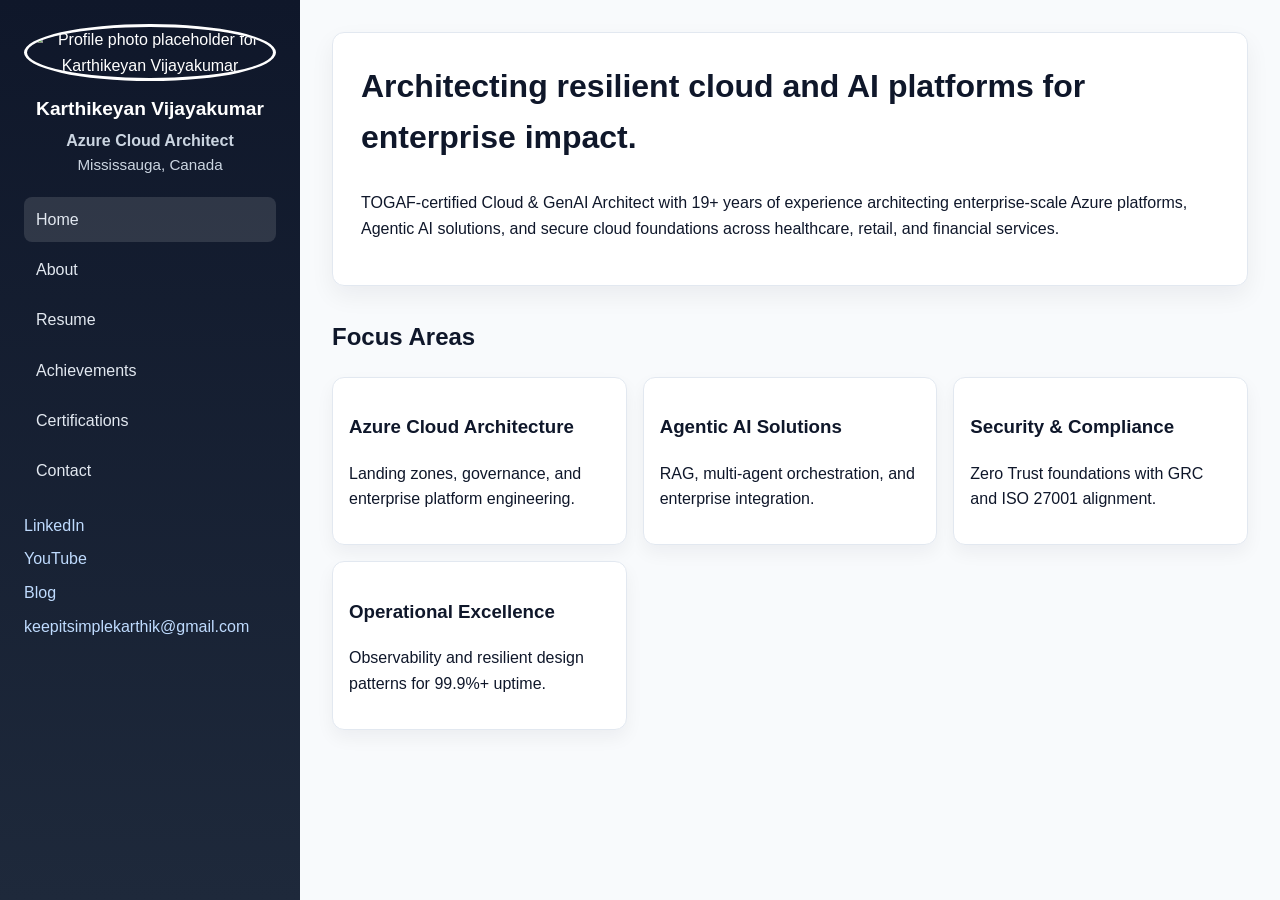
==== index.html @ 1fd53f00 "Build multi-page static portfolio site Co-authored-by: azureaifoundry <219227769+azureaifoundry@user" ====
<!doctype html>
<html lang="en">
<head>
  <meta charset="UTF-8">
  <meta name="viewport" content="width=device-width, initial-scale=1.0">
  <title>Karthikeyan Vijayakumar | Home</title>
  <meta name="description" content="TOGAF-certified Cloud & GenAI Architect portfolio.">
  <meta property="og:title" content="Karthikeyan Vijayakumar Portfolio">
  <meta property="og:description" content="Azure Cloud Architect, GenAI & Agentic AI Architect, Enterprise Platform Lead.">
  <meta property="og:type" content="website">
  <meta property="og:url" content="https://karthikeyan-vijayakumar.github.io/">
  <meta property="og:image" content="assets/img/profile.jpg">
  <link rel="icon" type="image/svg+xml" href="assets/img/favicon.svg">
  <link rel="stylesheet" href="assets/css/styles.css">
</head>
<body>
  <div class="layout">
    <aside class="sidebar" aria-label="Main sidebar">
      <div class="brand">
        <img src="assets/img/profile.jpg" alt="Profile photo placeholder for Karthikeyan Vijayakumar">
        <h1>Karthikeyan Vijayakumar</h1>
        <p class="rotating-title" data-rotating>Azure Cloud Architect</p>
        <p class="location">Mississauga, Canada</p>
      </div>
      <button class="nav-toggle" aria-label="Toggle navigation" aria-expanded="false">☰ Menu</button>
      <nav aria-label="Primary navigation">
        <ul class="nav-links">
          <li><a class="active" href="index.html">Home</a></li>
          <li><a href="about.html">About</a></li>
          <li><a href="resume.html">Resume</a></li>
          <li><a href="achievements.html">Achievements</a></li>
          <li><a href="certifications.html">Certifications</a></li>
          <li><a href="contact.html">Contact</a></li>
        </ul>
      </nav>
      <div class="social" aria-label="Social links">
        <a href="https://www.linkedin.com/in/kavija" target="_blank" rel="noopener noreferrer">LinkedIn</a>
        <a href="https://www.youtube.com/@karthikeyan_vijayakumar" target="_blank" rel="noopener noreferrer">YouTube</a>
        <a href="https://azurearchitectkarthik.wordpress.com/" target="_blank" rel="noopener noreferrer">Blog</a>
        <a href="mailto:keepitsimplekarthik@gmail.com">keepitsimplekarthik@gmail.com</a>
      </div>
    </aside>

    <main class="content">
      <section class="hero reveal">
        <h2>Architecting resilient cloud and AI platforms for enterprise impact.</h2>
        <p>TOGAF-certified Cloud &amp; GenAI Architect with 19+ years of experience architecting enterprise-scale Azure platforms, Agentic AI solutions, and secure cloud foundations across healthcare, retail, and financial services.</p>
      </section>

      <section class="section-title reveal">
        <h2>Focus Areas</h2>
        <div class="grid">
          <article class="card"><h3>Azure Cloud Architecture</h3><p>Landing zones, governance, and enterprise platform engineering.</p></article>
          <article class="card"><h3>Agentic AI Solutions</h3><p>RAG, multi-agent orchestration, and enterprise integration.</p></article>
          <article class="card"><h3>Security &amp; Compliance</h3><p>Zero Trust foundations with GRC and ISO 27001 alignment.</p></article>
          <article class="card"><h3>Operational Excellence</h3><p>Observability and resilient design patterns for 99.9%+ uptime.</p></article>
        </div>
      </section>
    </main>
  </div>
  <script src="assets/js/main.js"></script>
</body>
</html>
---- assets/css/styles.css ----
:root {
  --navy: #0f172a;
  --navy-2: #1e293b;
  --accent: #2563eb;
  --bg: #f8fafc;
  --text: #0f172a;
  --muted: #475569;
  --card: #ffffff;
  --border: #e2e8f0;
}

* { box-sizing: border-box; }
body {
  margin: 0;
  font-family: "Segoe UI", Roboto, Arial, sans-serif;
  background: var(--bg);
  color: var(--text);
  line-height: 1.6;
}

a { color: inherit; }

.layout {
  display: flex;
  min-height: 100vh;
}

.sidebar {
  background: linear-gradient(180deg, var(--navy), var(--navy-2));
  color: #fff;
  width: 300px;
  padding: 1.5rem;
  position: fixed;
  top: 0;
  bottom: 0;
  left: 0;
  overflow-y: auto;
}

.brand {
  text-align: center;
}

.brand img {
  width: 110px;
  height: 110px;
  border-radius: 50%;
  border: 3px solid #fff;
  object-fit: cover;
}

.brand h1 {
  margin: 0.8rem 0 0.2rem;
  font-size: 1.2rem;
}

.brand p {
  margin: 0;
  color: #cbd5e1;
}

.location {
  margin-top: 0.8rem;
  color: #cbd5e1;
  font-size: 0.95rem;
}

.nav-toggle {
  display: none;
  width: 100%;
  margin: 1rem 0;
  background: transparent;
  color: #fff;
  border: 1px solid #64748b;
  border-radius: 8px;
  padding: 0.5rem;
  cursor: pointer;
}

.nav-links {
  list-style: none;
  padding: 0;
  margin: 1.2rem 0;
}

.nav-links a {
  display: block;
  text-decoration: none;
  padding: 0.6rem 0.75rem;
  margin-bottom: 0.35rem;
  border-radius: 8px;
  color: #e2e8f0;
}

.nav-links a.active,
.nav-links a:hover,
.nav-links a:focus-visible {
  background: rgba(255, 255, 255, 0.12);
}

.social {
  display: grid;
  gap: 0.5rem;
}

.social a {
  color: #bfdbfe;
  text-decoration: none;
}

.content {
  flex: 1;
  margin-left: 300px;
  padding: 2rem;
}

.hero {
  background: var(--card);
  border: 1px solid var(--border);
  border-radius: 12px;
  padding: 1.75rem;
  box-shadow: 0 10px 25px rgba(15, 23, 42, 0.06);
}

.hero h2 {
  margin-top: 0;
  font-size: 2rem;
}

.rotating-title {
  color: var(--accent);
  font-weight: 700;
}

.grid {
  display: grid;
  grid-template-columns: repeat(auto-fit, minmax(220px, 1fr));
  gap: 1rem;
  margin-top: 1.25rem;
}

.card {
  background: var(--card);
  border: 1px solid var(--border);
  border-radius: 12px;
  padding: 1rem;
  box-shadow: 0 8px 18px rgba(15, 23, 42, 0.05);
}

h2, h3 { color: var(--navy); }
.section-title { margin-top: 2rem; }

.facts li,
.clean-list li {
  margin-bottom: 0.5rem;
}

.skill-group {
  margin-bottom: 0.9rem;
}

.skill-label {
  font-weight: 600;
}

.skill-track {
  margin-top: 0.35rem;
  height: 10px;
  border-radius: 999px;
  background: #e2e8f0;
  overflow: hidden;
}

.skill-fill {
  height: 100%;
  background: linear-gradient(90deg, #2563eb, #60a5fa);
}

.skill-level {
  display: inline-block;
  margin-top: 0.35rem;
  background: #dbeafe;
  color: #1e3a8a;
  border-radius: 999px;
  font-size: 0.8rem;
  padding: 0.15rem 0.6rem;
}

.chips {
  display: flex;
  flex-wrap: wrap;
  gap: 0.45rem;
}

.chips span {
  background: #e2e8f0;
  color: #1e293b;
  padding: 0.35rem 0.7rem;
  border-radius: 999px;
  font-size: 0.85rem;
}

.timeline details {
  background: var(--card);
  border: 1px solid var(--border);
  border-radius: 12px;
  padding: 1rem;
  margin-bottom: 0.9rem;
}

.timeline summary {
  cursor: pointer;
  font-weight: 700;
  color: var(--navy);
}

.contact-form {
  display: grid;
  gap: 0.75rem;
  max-width: 620px;
}

input, textarea {
  width: 100%;
  border: 1px solid #cbd5e1;
  border-radius: 8px;
  padding: 0.65rem;
  font: inherit;
}

button[type="submit"] {
  width: fit-content;
  border: 0;
  background: var(--accent);
  color: #fff;
  border-radius: 8px;
  padding: 0.65rem 1rem;
  cursor: pointer;
}

.reveal {
  opacity: 0;
  transform: translateY(14px);
  transition: opacity 0.45s ease, transform 0.45s ease;
}

.reveal.visible {
  opacity: 1;
  transform: translateY(0);
}

@media (max-width: 900px) {
  .sidebar {
    width: 100%;
    position: sticky;
    height: auto;
    max-height: unset;
    z-index: 10;
  }

  .content {
    margin-left: 0;
    padding: 1rem;
  }

  .layout {
    flex-direction: column;
  }

  .nav-toggle {
    display: block;
  }

  .nav-links {
    display: none;
  }

  .nav-links.open {
    display: block;
  }

  .hero h2 {
    font-size: 1.5rem;
  }
}
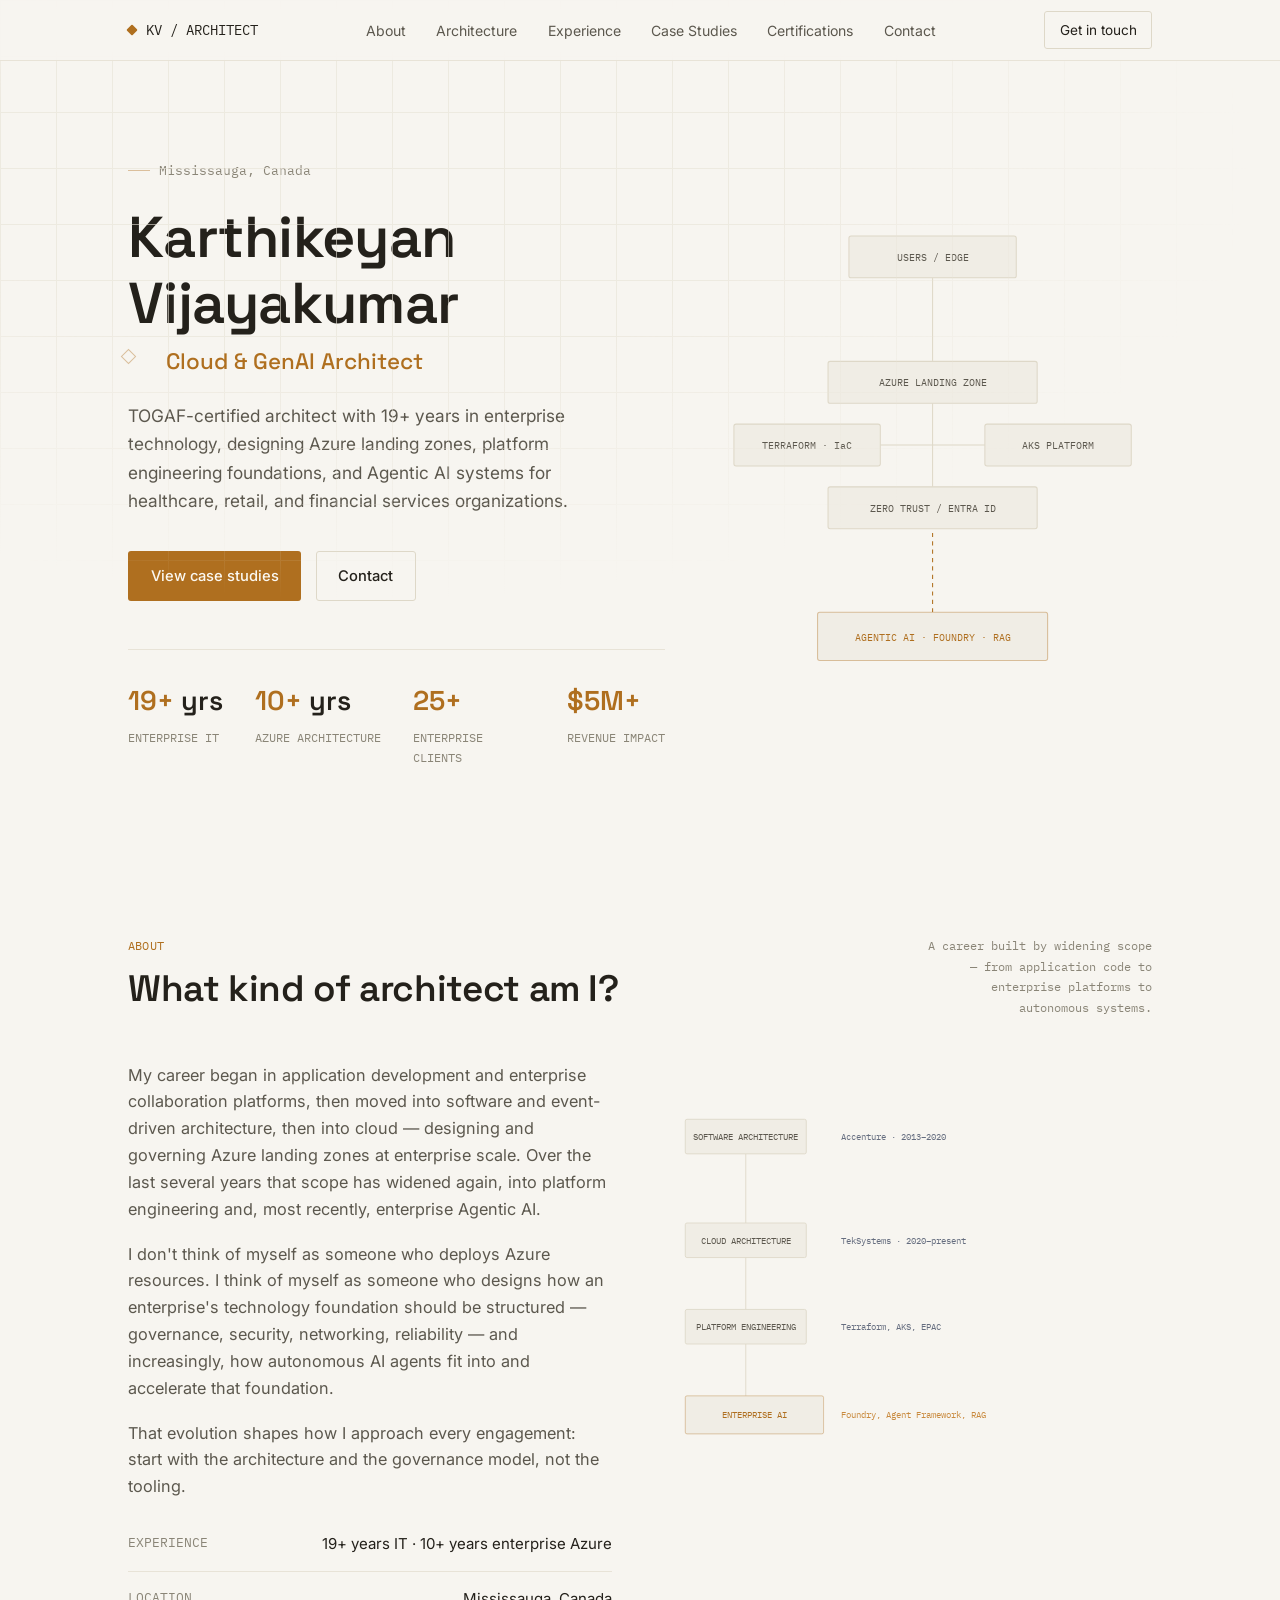
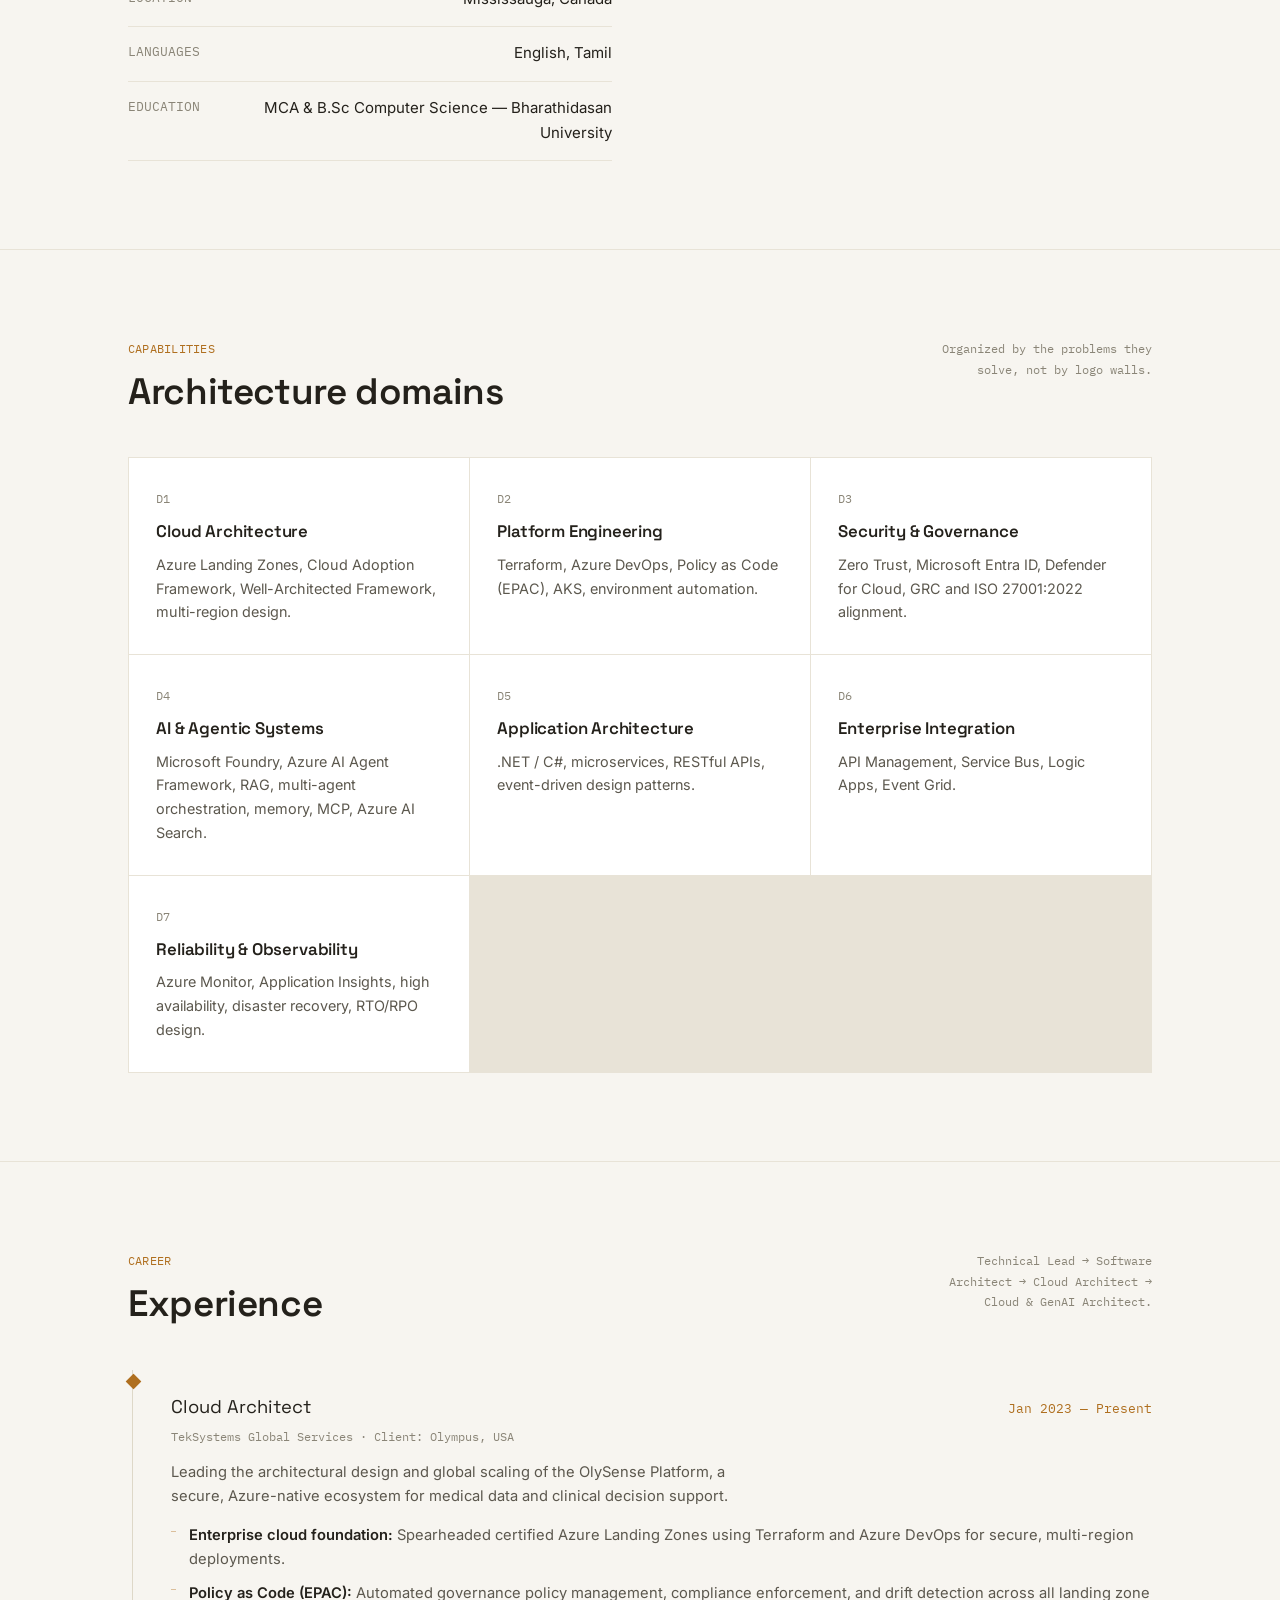
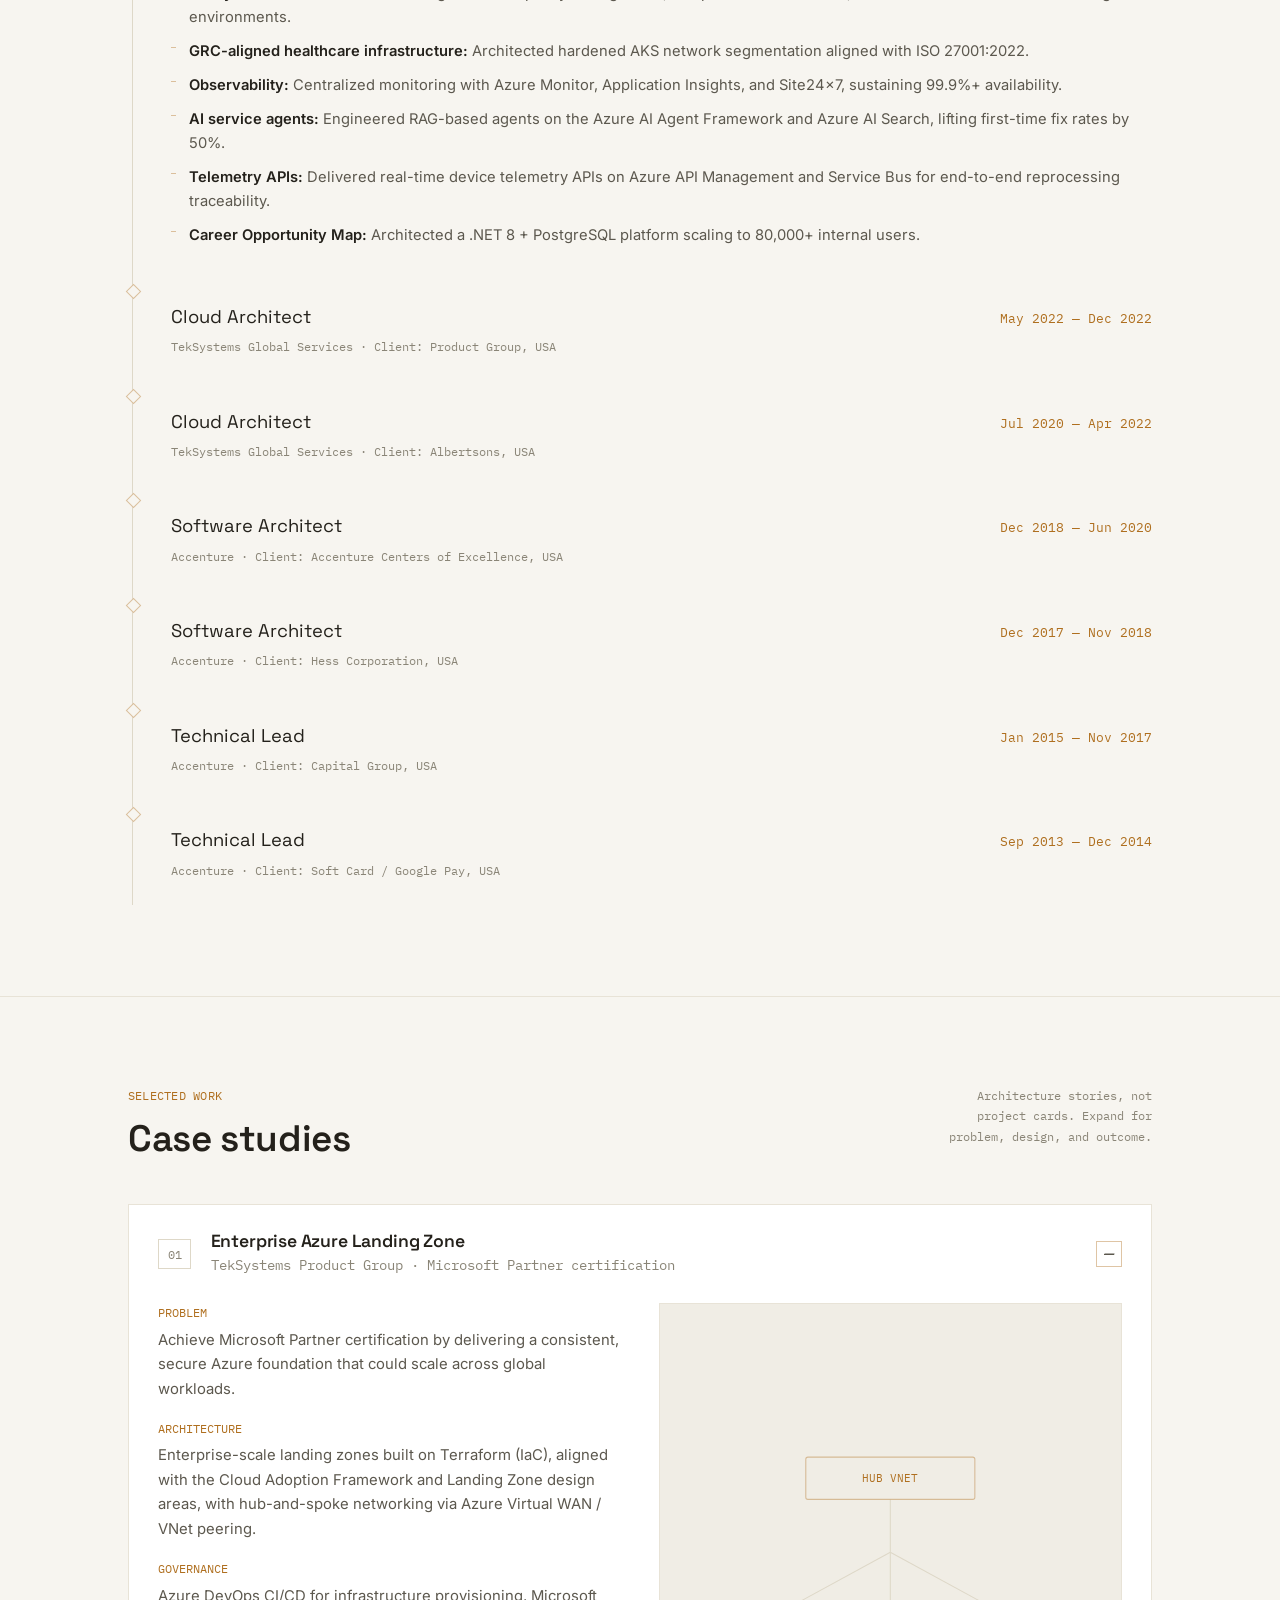
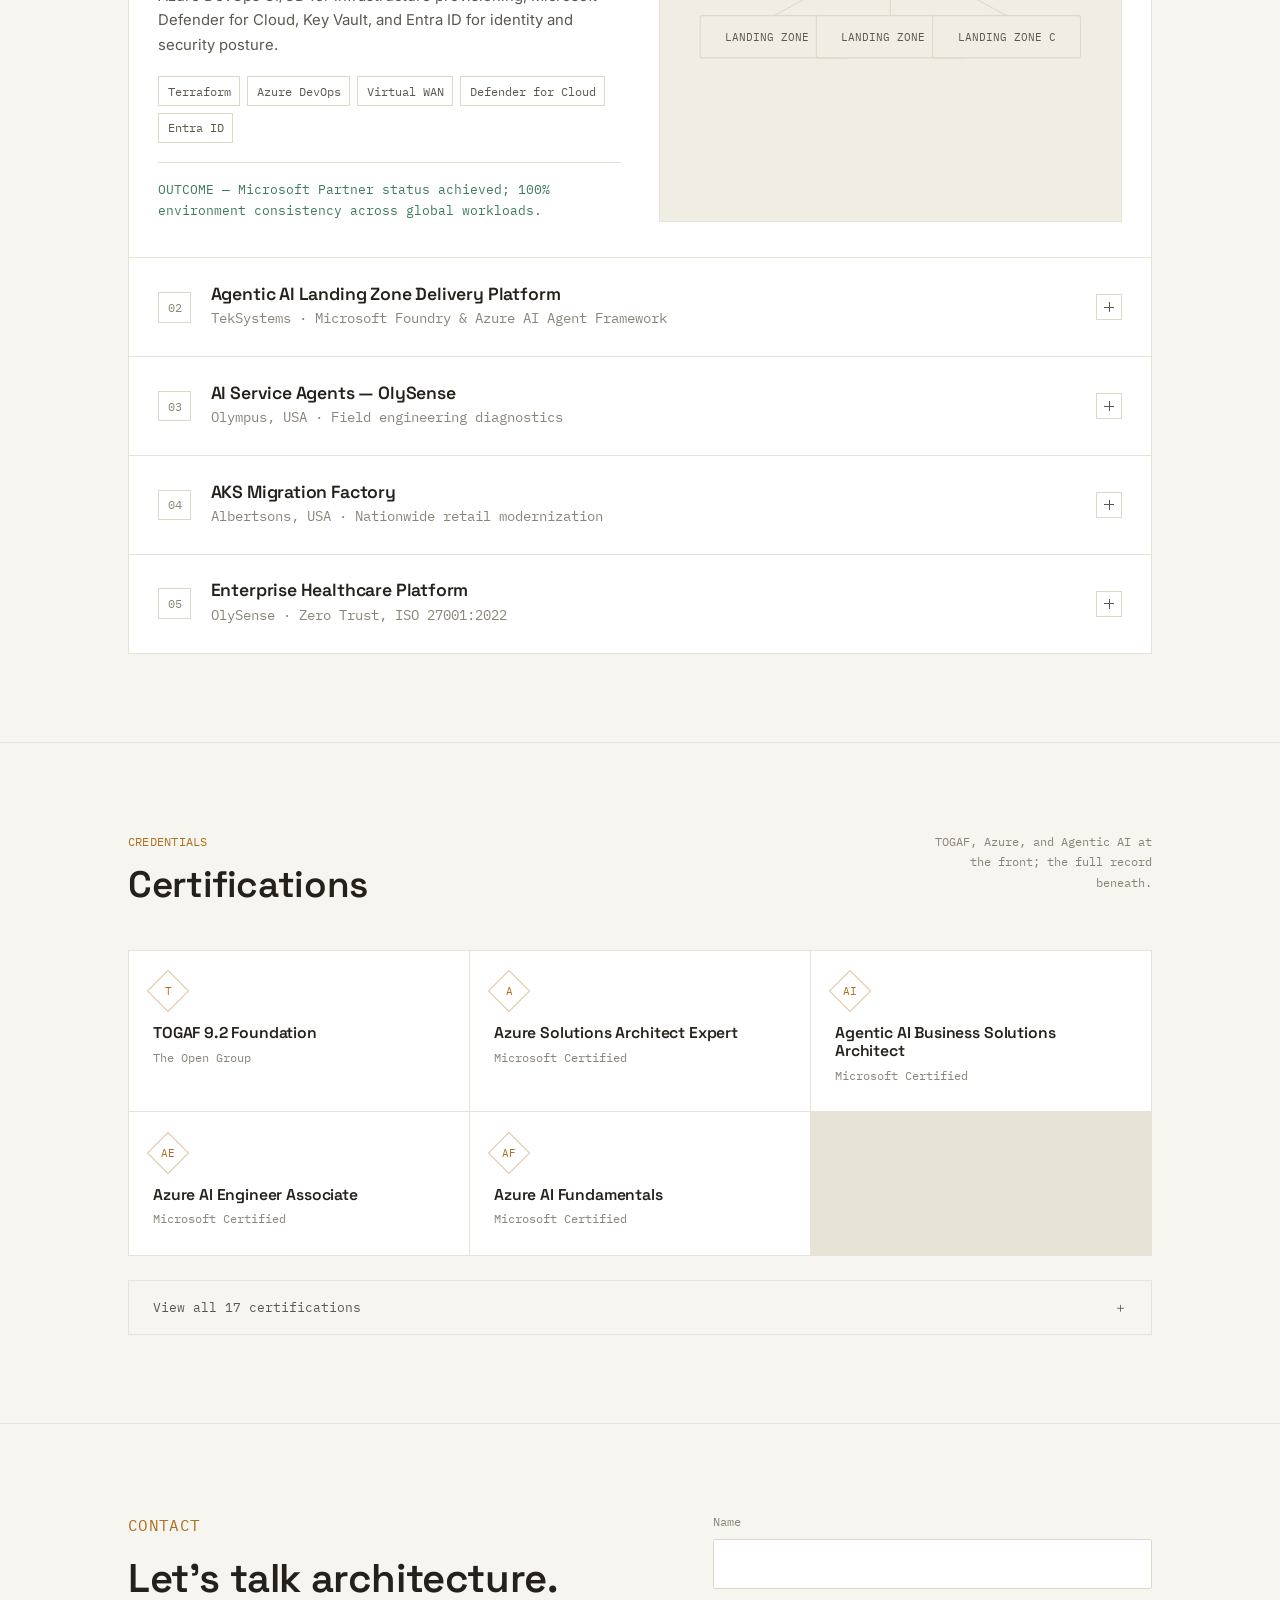
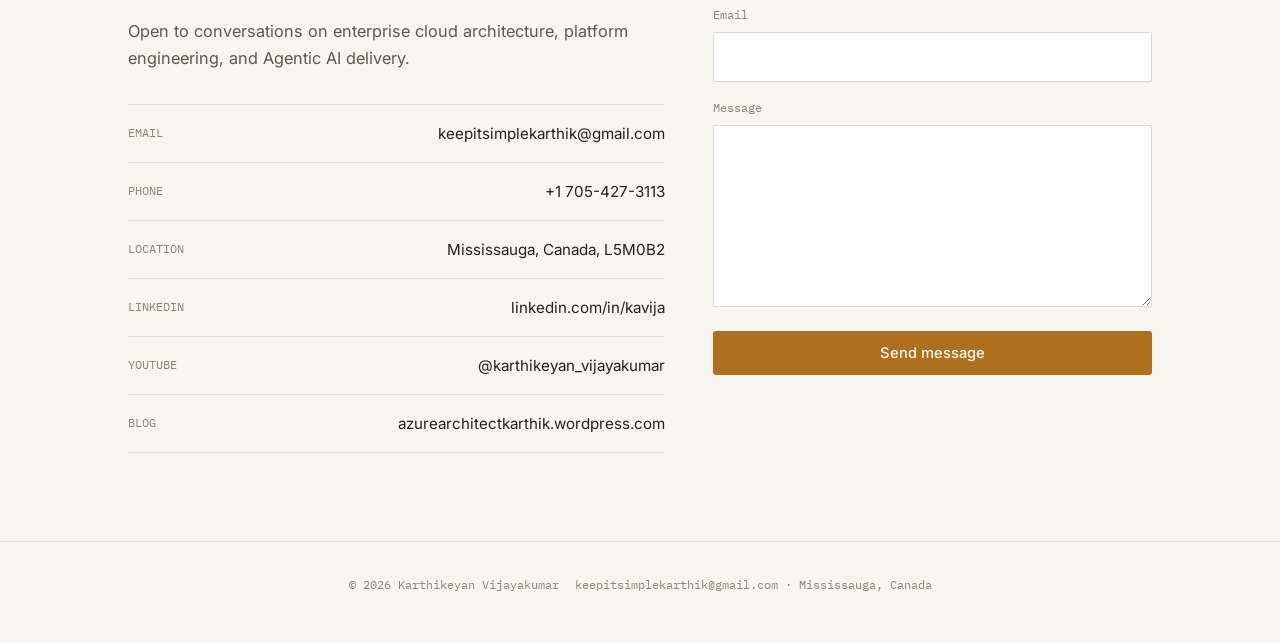
==== commit d7d105ca: "Redirect resume.html to index.html#experience for improved navigation and user experience." ====
--- a/index.html
+++ b/index.html
@@ -1,63 +1,643 @@
 <!doctype html>
 <html lang="en">
 <head>
-  <meta charset="UTF-8">
-  <meta name="viewport" content="width=device-width, initial-scale=1.0">
-  <title>Karthikeyan Vijayakumar | Home</title>
-  <meta name="description" content="TOGAF-certified Cloud & GenAI Architect portfolio.">
-  <meta property="og:title" content="Karthikeyan Vijayakumar Portfolio">
-  <meta property="og:description" content="Azure Cloud Architect, GenAI & Agentic AI Architect, Enterprise Platform Lead.">
-  <meta property="og:type" content="website">
-  <meta property="og:url" content="https://karthikeyan-vijayakumar.github.io/">
-  <meta property="og:image" content="assets/img/profile.jpg">
-  <link rel="icon" type="image/svg+xml" href="assets/img/favicon.svg">
-  <link rel="stylesheet" href="assets/css/styles.css">
+<meta charset="UTF-8">
+<meta name="viewport" content="width=device-width, initial-scale=1.0">
+<title>Karthikeyan Vijayakumar — Cloud &amp; GenAI Architect</title>
+<meta name="description" content="TOGAF-certified Cloud & GenAI Architect with 19+ years of experience architecting enterprise Azure platforms, Landing Zones, and Agentic AI systems.">
+<meta property="og:title" content="Karthikeyan Vijayakumar — Cloud & GenAI Architect">
+<meta property="og:description" content="Enterprise Cloud Architecture, Azure Landing Zones, Platform Engineering & Agentic AI.">
+<meta property="og:type" content="website">
+<meta property="og:url" content="https://karthikeyan-vijayakumar.github.io/">
+<meta property="og:image" content="assets/img/profile.jpg">
+<link rel="icon" type="image/svg+xml" href="assets/img/favicon.svg">
+<link rel="preconnect" href="https://fonts.googleapis.com">
+<link rel="preconnect" href="https://fonts.gstatic.com" crossorigin>
+<link href="https://fonts.googleapis.com/css2?family=Space+Grotesk:wght@500;600;700&family=Inter:wght@400;500;600&family=IBM+Plex+Mono:wght@400;500&display=swap" rel="stylesheet">
+<link rel="stylesheet" href="assets/css/styles.css">
 </head>
 <body>
-  <div class="layout">
-    <aside class="sidebar" aria-label="Main sidebar">
-      <div class="brand">
-        <img src="assets/img/profile.jpg" alt="Profile photo placeholder for Karthikeyan Vijayakumar">
+<a class="skip-link" href="#main">Skip to content</a>
+
+<nav class="site-nav" id="siteNav" aria-label="Primary">
+  <div class="container">
+    <a class="nav-mark" href="#top"><span class="dot" aria-hidden="true"></span>KV / ARCHITECT</a>
+    <ul class="nav-links">
+      <li><a href="#about">About</a></li>
+      <li><a href="#architecture">Architecture</a></li>
+      <li><a href="#experience">Experience</a></li>
+      <li><a href="#case-studies">Case Studies</a></li>
+      <li><a href="#certifications">Certifications</a></li>
+      <li><a href="#contact">Contact</a></li>
+    </ul>
+    <a class="nav-cta" href="#contact">Get in touch</a>
+    <button class="nav-toggle" id="navToggle" aria-label="Toggle navigation" aria-expanded="false">☰</button>
+  </div>
+</nav>
+
+<main id="main">
+
+  <!-- ============ HERO ============ -->
+  <header class="hero" id="top">
+    <div class="blueprint-bg" aria-hidden="true"></div>
+    <div class="container hero-grid">
+      <div>
+        <p class="hero-eyebrow"><span class="bar" aria-hidden="true"></span>Mississauga, Canada</p>
         <h1>Karthikeyan Vijayakumar</h1>
-        <p class="rotating-title" data-rotating>Azure Cloud Architect</p>
-        <p class="location">Mississauga, Canada</p>
-      </div>
-      <button class="nav-toggle" aria-label="Toggle navigation" aria-expanded="false">☰ Menu</button>
-      <nav aria-label="Primary navigation">
-        <ul class="nav-links">
-          <li><a class="active" href="index.html">Home</a></li>
-          <li><a href="about.html">About</a></li>
-          <li><a href="resume.html">Resume</a></li>
-          <li><a href="achievements.html">Achievements</a></li>
-          <li><a href="certifications.html">Certifications</a></li>
-          <li><a href="contact.html">Contact</a></li>
+        <p class="role">Cloud &amp; GenAI Architect</p>
+        <p class="lede">TOGAF-certified architect with 19+ years in enterprise technology, designing Azure landing zones, platform engineering foundations, and Agentic AI systems for healthcare, retail, and financial services organizations.</p>
+        <div class="hero-actions">
+          <a class="btn btn-primary" href="#case-studies">View case studies</a>
+          <a class="btn btn-secondary" href="#contact">Contact</a>
+        </div>
+        <div class="metric-row">
+          <div class="metric"><div class="num"><span>19+</span> yrs</div><div class="label">ENTERPRISE IT</div></div>
+          <div class="metric"><div class="num"><span>10+</span> yrs</div><div class="label">AZURE ARCHITECTURE</div></div>
+          <div class="metric"><div class="num"><span>25+</span></div><div class="label">ENTERPRISE CLIENTS</div></div>
+          <div class="metric"><div class="num"><span>$5M+</span></div><div class="label">REVENUE IMPACT</div></div>
+        </div>
+      </div>
+      <div class="hero-diagram" aria-hidden="true">
+        <svg viewBox="0 0 420 460" xmlns="http://www.w3.org/2000/svg">
+          <line class="diagram-link diagram-draw" x1="210" y1="60" x2="210" y2="140"/>
+          <line class="diagram-link diagram-draw" x1="210" y1="180" x2="210" y2="260"/>
+          <line class="diagram-link is-live diagram-draw" x1="210" y1="300" x2="210" y2="380"/>
+          <line class="diagram-link diagram-draw" x1="90" y1="220" x2="210" y2="220"/>
+          <line class="diagram-link diagram-draw" x1="330" y1="220" x2="210" y2="220"/>
+
+          <g class="diagram-node">
+            <rect x="130" y="20" width="160" height="40" rx="2"/>
+            <text x="210" y="44" text-anchor="middle">USERS / EDGE</text>
+          </g>
+
+          <g class="diagram-node">
+            <rect x="110" y="140" width="200" height="40" rx="2"/>
+            <text x="210" y="164" text-anchor="middle">AZURE LANDING ZONE</text>
+          </g>
+
+          <g class="diagram-node">
+            <rect x="20" y="200" width="140" height="40" rx="2"/>
+            <text x="90" y="224" text-anchor="middle">TERRAFORM · IaC</text>
+          </g>
+          <g class="diagram-node">
+            <rect x="260" y="200" width="140" height="40" rx="2"/>
+            <text x="330" y="224" text-anchor="middle">AKS PLATFORM</text>
+          </g>
+
+          <g class="diagram-node">
+            <rect x="110" y="260" width="200" height="40" rx="2"/>
+            <text x="210" y="284" text-anchor="middle">ZERO TRUST / ENTRA ID</text>
+          </g>
+
+          <g class="diagram-node is-accent">
+            <rect x="100" y="380" width="220" height="46" rx="2"/>
+            <text x="210" y="407" text-anchor="middle">AGENTIC AI · FOUNDRY · RAG</text>
+          </g>
+        </svg>
+      </div>
+    </div>
+  </header>
+
+  <!-- ============ ABOUT ============ -->
+  <section class="sheet" id="about">
+    <div class="container">
+      <div class="sheet-head">
+        <div>
+          <p class="sheet-label">ABOUT</p>
+          <h2>What kind of architect am I?</h2>
+        </div>
+        <p class="sheet-kicker">A career built by widening scope — from application code to enterprise platforms to autonomous systems.</p>
+      </div>
+
+      <div class="about-grid">
+        <div>
+          <p>My career began in application development and enterprise collaboration platforms, then moved into software and event-driven architecture, then into cloud — designing and governing Azure landing zones at enterprise scale. Over the last several years that scope has widened again, into platform engineering and, most recently, enterprise Agentic AI.</p>
+          <p>I don't think of myself as someone who deploys Azure resources. I think of myself as someone who designs how an enterprise's technology foundation should be structured — governance, security, networking, reliability — and increasingly, how autonomous AI agents fit into and accelerate that foundation.</p>
+          <p>That evolution shapes how I approach every engagement: start with the architecture and the governance model, not the tooling.</p>
+
+          <ul class="fact-list">
+            <li><span class="k">EXPERIENCE</span><span class="v">19+ years IT · 10+ years enterprise Azure</span></li>
+            <li><span class="k">LOCATION</span><span class="v">Mississauga, Canada</span></li>
+            <li><span class="k">LANGUAGES</span><span class="v">English, Tamil</span></li>
+            <li><span class="k">EDUCATION</span><span class="v">MCA &amp; B.Sc Computer Science — Bharathidasan University</span></li>
+          </ul>
+        </div>
+
+        <div class="evolution" aria-hidden="true">
+          <svg viewBox="0 0 560 420" xmlns="http://www.w3.org/2000/svg">
+            <line class="diagram-link diagram-draw" x1="90" y1="60" x2="90" y2="140"/>
+            <line class="diagram-link diagram-draw" x1="90" y1="180" x2="90" y2="240"/>
+            <line class="diagram-link diagram-draw" x1="90" y1="280" x2="90" y2="340"/>
+
+            <g class="diagram-node">
+              <rect x="20" y="20" width="140" height="40" rx="2"/>
+              <text x="90" y="44" text-anchor="middle">SOFTWARE ARCHITECTURE</text>
+            </g>
+            <g class="diagram-node">
+              <rect x="20" y="140" width="140" height="40" rx="2"/>
+              <text x="90" y="164" text-anchor="middle">CLOUD ARCHITECTURE</text>
+            </g>
+            <g class="diagram-node">
+              <rect x="20" y="240" width="140" height="40" rx="2"/>
+              <text x="90" y="264" text-anchor="middle">PLATFORM ENGINEERING</text>
+            </g>
+            <g class="diagram-node is-accent">
+              <rect x="20" y="340" width="160" height="44" rx="2"/>
+              <text x="100" y="366" text-anchor="middle">ENTERPRISE AI</text>
+            </g>
+
+            <text x="200" y="44" class="mono" fill="#656d7f" font-size="10">Accenture · 2013–2020</text>
+            <text x="200" y="164" class="mono" fill="#656d7f" font-size="10">TekSystems · 2020–present</text>
+            <text x="200" y="264" class="mono" fill="#656d7f" font-size="10">Terraform, AKS, EPAC</text>
+            <text x="200" y="366" class="mono" fill="#c98a3e" font-size="10">Foundry, Agent Framework, RAG</text>
+          </svg>
+        </div>
+      </div>
+    </div>
+  </section>
+
+  <!-- ============ ARCHITECTURE DOMAINS ============ -->
+  <section class="sheet" id="architecture">
+    <div class="container">
+      <div class="sheet-head">
+        <div>
+          <p class="sheet-label">CAPABILITIES</p>
+          <h2>Architecture domains</h2>
+        </div>
+        <p class="sheet-kicker">Organized by the problems they solve, not by logo walls.</p>
+      </div>
+
+      <div class="domain-grid">
+        <div class="domain">
+          <span class="idx mono">D1</span>
+          <h3>Cloud Architecture</h3>
+          <p>Azure Landing Zones, Cloud Adoption Framework, Well-Architected Framework, multi-region design.</p>
+        </div>
+        <div class="domain">
+          <span class="idx mono">D2</span>
+          <h3>Platform Engineering</h3>
+          <p>Terraform, Azure DevOps, Policy as Code (EPAC), AKS, environment automation.</p>
+        </div>
+        <div class="domain">
+          <span class="idx mono">D3</span>
+          <h3>Security &amp; Governance</h3>
+          <p>Zero Trust, Microsoft Entra ID, Defender for Cloud, GRC and ISO 27001:2022 alignment.</p>
+        </div>
+        <div class="domain">
+          <span class="idx mono">D4</span>
+          <h3>AI &amp; Agentic Systems</h3>
+          <p>Microsoft Foundry, Azure AI Agent Framework, RAG, multi-agent orchestration, memory, MCP, Azure AI Search.</p>
+        </div>
+        <div class="domain">
+          <span class="idx mono">D5</span>
+          <h3>Application Architecture</h3>
+          <p>.NET / C#, microservices, RESTful APIs, event-driven design patterns.</p>
+        </div>
+        <div class="domain">
+          <span class="idx mono">D6</span>
+          <h3>Enterprise Integration</h3>
+          <p>API Management, Service Bus, Logic Apps, Event Grid.</p>
+        </div>
+        <div class="domain">
+          <span class="idx mono">D7</span>
+          <h3>Reliability &amp; Observability</h3>
+          <p>Azure Monitor, Application Insights, high availability, disaster recovery, RTO/RPO design.</p>
+        </div>
+      </div>
+    </div>
+  </section>
+
+  <!-- ============ EXPERIENCE ============ -->
+  <section class="sheet" id="experience">
+    <div class="container">
+      <div class="sheet-head">
+        <div>
+          <p class="sheet-label">CAREER</p>
+          <h2>Experience</h2>
+        </div>
+        <p class="sheet-kicker">Technical Lead → Software Architect → Cloud Architect → Cloud &amp; GenAI Architect.</p>
+      </div>
+
+      <div class="timeline">
+
+        <details class="role is-current" open>
+          <summary class="role-summary">
+            <span>
+              <span class="role-title">Cloud Architect</span><br>
+              <span class="role-meta">TekSystems Global Services · Client: Olympus, USA</span>
+            </span>
+            <span class="role-period">Jan 2023 — Present</span>
+          </summary>
+          <div class="role-body">
+            <p>Leading the architectural design and global scaling of the OlySense Platform, a secure, Azure-native ecosystem for medical data and clinical decision support.</p>
+            <ul>
+              <li><strong>Enterprise cloud foundation:</strong> Spearheaded certified Azure Landing Zones using Terraform and Azure DevOps for secure, multi-region deployments.</li>
+              <li><strong>Policy as Code (EPAC):</strong> Automated governance policy management, compliance enforcement, and drift detection across all landing zone environments.</li>
+              <li><strong>GRC-aligned healthcare infrastructure:</strong> Architected hardened AKS network segmentation aligned with ISO 27001:2022.</li>
+              <li><strong>Observability:</strong> Centralized monitoring with Azure Monitor, Application Insights, and Site24x7, sustaining 99.9%+ availability.</li>
+              <li><strong>AI service agents:</strong> Engineered RAG-based agents on the Azure AI Agent Framework and Azure AI Search, lifting first-time fix rates by 50%.</li>
+              <li><strong>Telemetry APIs:</strong> Delivered real-time device telemetry APIs on Azure API Management and Service Bus for end-to-end reprocessing traceability.</li>
+              <li><strong>Career Opportunity Map:</strong> Architected a .NET 8 + PostgreSQL platform scaling to 80,000+ internal users.</li>
+            </ul>
+          </div>
+        </details>
+
+        <details class="role">
+          <summary class="role-summary">
+            <span>
+              <span class="role-title">Cloud Architect</span><br>
+              <span class="role-meta">TekSystems Global Services · Client: Product Group, USA</span>
+            </span>
+            <span class="role-period">May 2022 — Dec 2022</span>
+          </summary>
+          <div class="role-body">
+            <p>Delivered Azure Landing Zone and app modernization work in pursuit of Microsoft Partner certification.</p>
+            <ul>
+              <li><strong>Azure Landing Zones:</strong> Engineered enterprise-scale, Terraform-based landing zones achieving Microsoft Partner status with 100% environment consistency.</li>
+              <li><strong>Network architecture:</strong> Designed hub-and-spoke topology with Azure Virtual WAN / VNet peering for secure, segmented connectivity.</li>
+              <li><strong>CI/CD automation:</strong> Established Azure DevOps pipelines for infrastructure and application deployment.</li>
+              <li><strong>Cloud security:</strong> Strengthened posture with Microsoft Defender for Cloud, Key Vault, and Entra ID.</li>
+              <li><strong>App modernization:</strong> Refactored legacy applications onto AKS, App Services, and Azure Functions.</li>
+              <li><strong>Cost optimization:</strong> Implemented tagging, budgeting, and rightsizing for measurable efficiency gains.</li>
+            </ul>
+          </div>
+        </details>
+
+        <details class="role">
+          <summary class="role-summary">
+            <span>
+              <span class="role-title">Cloud Architect</span><br>
+              <span class="role-meta">TekSystems Global Services · Client: Albertsons, USA</span>
+            </span>
+            <span class="role-period">Jul 2020 — Apr 2022</span>
+          </summary>
+          <div class="role-body">
+            <p>Modernized and migrated enterprise retail workloads to Azure to support nationwide eCommerce operations.</p>
+            <ul>
+              <li><strong>AKS Migration Factory:</strong> Built an automated containerization pipeline migrating 500+ legacy on-premises workloads to AKS.</li>
+              <li><strong>Disaster recovery:</strong> Architected RTO/RPO-driven DR strategy with automated multi-region failover.</li>
+              <li><strong>Platform engineering:</strong> Provisioned AKS, CI/CD, networking, storage, and full-stack monitoring for high-availability retail operations.</li>
+              <li><strong>Cloud governance:</strong> Defined governance models and delivery standards adopted across engineering teams.</li>
+              <li><strong>Operational excellence:</strong> Drove SLA/KPI/KRA definition, RCA/CAPA process, and operational runbooks.</li>
+            </ul>
+          </div>
+        </details>
+
+        <details class="role">
+          <summary class="role-summary">
+            <span>
+              <span class="role-title">Software Architect</span><br>
+              <span class="role-meta">Accenture · Client: Accenture Centers of Excellence, USA</span>
+            </span>
+            <span class="role-period">Dec 2018 — Jun 2020</span>
+          </summary>
+          <div class="role-body">
+            <p>Designed intelligent automation and AI-driven solutions for IT service operations and legal contract lifecycle management.</p>
+            <ul>
+              <li><strong>AI-powered service desk:</strong> Integrated Azure ML, Azure Cognitive Services, and event-driven microservices for intelligent ticket classification and routing.</li>
+              <li><strong>Event-driven architecture:</strong> Modernized legacy IT workflows using API Management, Azure Functions, and Logic Apps.</li>
+              <li><strong>Cloud-native modernization:</strong> Rearchitected internal enterprise applications onto AKS using Circuit Breaker and Queue-Based Load Leveling patterns.</li>
+              <li><strong>CI/CD enablement:</strong> Established full Azure DevOps pipelines for web applications and APIs.</li>
+              <li><strong>Solution architecture:</strong> Authored Solution Architecture Documents, requirement mappings, and delivery roadmaps.</li>
+            </ul>
+          </div>
+        </details>
+
+        <details class="role">
+          <summary class="role-summary">
+            <span>
+              <span class="role-title">Software Architect</span><br>
+              <span class="role-meta">Accenture · Client: Hess Corporation, USA</span>
+            </span>
+            <span class="role-period">Dec 2017 — Nov 2018</span>
+          </summary>
+          <div class="role-body">
+            <p>Developed collaborative enterprise platforms and modern intranet solutions.</p>
+            <ul>
+              <li><strong>Collaboration platforms:</strong> Architected enterprise collaboration solutions using SharePoint and ReactJS.</li>
+              <li><strong>Full-stack delivery:</strong> Oversaw development, testing, deployment, and release governance.</li>
+            </ul>
+          </div>
+        </details>
+
+        <details class="role">
+          <summary class="role-summary">
+            <span>
+              <span class="role-title">Technical Lead</span><br>
+              <span class="role-meta">Accenture · Client: Capital Group, USA</span>
+            </span>
+            <span class="role-period">Jan 2015 — Nov 2017</span>
+          </summary>
+          <div class="role-body">
+            <p>Created a unified platform for Capital Market analysts to collaborate across global teams.</p>
+            <ul>
+              <li><strong>Collaboration platform:</strong> Designed and deployed a research collaboration platform using SharePoint and AngularJS.</li>
+              <li><strong>Delivery management:</strong> Coordinated sprint planning, issue resolution, and change control.</li>
+              <li><strong>Messaging integration:</strong> Used Azure Service Bus for reliable asynchronous workflow automation.</li>
+            </ul>
+          </div>
+        </details>
+
+        <details class="role">
+          <summary class="role-summary">
+            <span>
+              <span class="role-title">Technical Lead</span><br>
+              <span class="role-meta">Accenture · Client: Soft Card / Google Pay, USA</span>
+            </span>
+            <span class="role-period">Sep 2013 — Dec 2014</span>
+          </summary>
+          <div class="role-body">
+            <p>Digitally transformed internal communications and social collaboration.</p>
+            <ul>
+              <li><strong>Intranet platform:</strong> Led development of a feature-rich organizational intranet for news, engagement, and communication.</li>
+              <li><strong>Enterprise social:</strong> Directed the global launch of SharePoint MySite for 95,000+ users.</li>
+              <li><strong>Platform migration:</strong> Delivered a Lotus Notes to SharePoint migration.</li>
+              <li><strong>BI-enabled portal:</strong> Built a multilingual, globally time-zone-aware SharePoint portal.</li>
+            </ul>
+          </div>
+        </details>
+
+      </div>
+    </div>
+  </section>
+
+  <!-- ============ CASE STUDIES ============ -->
+  <section class="sheet" id="case-studies">
+    <div class="container">
+      <div class="sheet-head">
+        <div>
+          <p class="sheet-label">SELECTED WORK</p>
+          <h2>Case studies</h2>
+        </div>
+        <p class="sheet-kicker">Architecture stories, not project cards. Expand for problem, design, and outcome.</p>
+      </div>
+
+      <div class="case-list">
+
+        <!-- Case 1: Landing Zone -->
+        <details class="case" open>
+          <summary class="case-summary">
+            <span class="case-tag">01</span>
+            <span>
+              <h3>Enterprise Azure Landing Zone</h3>
+              <span class="sub">TekSystems Product Group · Microsoft Partner certification</span>
+            </span>
+            <span class="case-toggle" aria-hidden="true"></span>
+          </summary>
+          <div class="case-body">
+            <div class="case-copy">
+              <div class="field"><span class="field-label">PROBLEM</span><p>Achieve Microsoft Partner certification by delivering a consistent, secure Azure foundation that could scale across global workloads.</p></div>
+              <div class="field"><span class="field-label">ARCHITECTURE</span><p>Enterprise-scale landing zones built on Terraform (IaC), aligned with the Cloud Adoption Framework and Landing Zone design areas, with hub-and-spoke networking via Azure Virtual WAN / VNet peering.</p></div>
+              <div class="field"><span class="field-label">GOVERNANCE</span><p>Azure DevOps CI/CD for infrastructure provisioning, Microsoft Defender for Cloud, Key Vault, and Entra ID for identity and security posture.</p></div>
+              <div class="case-stack">
+                <span>Terraform</span><span>Azure DevOps</span><span>Virtual WAN</span><span>Defender for Cloud</span><span>Entra ID</span>
+              </div>
+              <div class="case-outcome">OUTCOME — Microsoft Partner status achieved; 100% environment consistency across global workloads.</div>
+            </div>
+            <div class="case-diagram">
+              <svg viewBox="0 0 400 240" xmlns="http://www.w3.org/2000/svg">
+                <line class="diagram-link" x1="200" y1="60" x2="200" y2="110"/>
+                <line class="diagram-link" x1="200" y1="110" x2="90" y2="170"/>
+                <line class="diagram-link" x1="200" y1="110" x2="200" y2="170"/>
+                <line class="diagram-link" x1="200" y1="110" x2="310" y2="170"/>
+                <g class="diagram-node is-accent"><rect x="120" y="20" width="160" height="40" rx="2"/><text x="200" y="44" text-anchor="middle">HUB VNET</text></g>
+                <g class="diagram-node"><rect x="20" y="170" width="140" height="40" rx="2"/><text x="90" y="194" text-anchor="middle">LANDING ZONE A</text></g>
+                <g class="diagram-node"><rect x="130" y="170" width="140" height="40" rx="2"/><text x="200" y="194" text-anchor="middle">LANDING ZONE B</text></g>
+                <g class="diagram-node"><rect x="240" y="170" width="140" height="40" rx="2"/><text x="310" y="194" text-anchor="middle">LANDING ZONE C</text></g>
+              </svg>
+            </div>
+          </div>
+        </details>
+
+        <!-- Case 2: Agentic AI Landing Zone Delivery -->
+        <details class="case">
+          <summary class="case-summary">
+            <span class="case-tag">02</span>
+            <span>
+              <h3>Agentic AI Landing Zone Delivery Platform</h3>
+              <span class="sub">TekSystems · Microsoft Foundry &amp; Azure AI Agent Framework</span>
+            </span>
+            <span class="case-toggle" aria-hidden="true"></span>
+          </summary>
+          <div class="case-body">
+            <div class="case-copy">
+              <div class="field"><span class="field-label">PROBLEM</span><p>Landing zone delivery — client onboarding, environment analysis, documentation, and Terraform generation — was manual and repetitive across engagements.</p></div>
+              <div class="field"><span class="field-label">ARCHITECTURE</span><p>An integrated Agentic AI solution built on Microsoft Foundry and the Azure AI Agent Framework, using RAG, multi-agent orchestration, memory, and MCP to automate the delivery lifecycle end-to-end, including customized Terraform generation.</p></div>
+              <div class="field"><span class="field-label">SCOPE</span><p>Covers client onboarding, project tracking, document generation, environment analysis, and configuration updates.</p></div>
+              <div class="case-stack">
+                <span>Microsoft Foundry</span><span>Azure AI Agent Framework</span><span>RAG</span><span>Multi-agent orchestration</span><span>MCP</span>
+              </div>
+              <div class="case-outcome">OUTCOME — Streamlined cloud adoption workflow and reduced manual delivery effort.</div>
+            </div>
+            <div class="case-diagram">
+              <svg viewBox="0 0 400 240" xmlns="http://www.w3.org/2000/svg">
+                <line class="diagram-link is-live" x1="80" y1="60" x2="200" y2="60"/>
+                <line class="diagram-link" x1="200" y1="60" x2="80" y2="150"/>
+                <line class="diagram-link" x1="200" y1="60" x2="200" y2="150"/>
+                <line class="diagram-link" x1="200" y1="60" x2="320" y2="150"/>
+                <line class="diagram-link" x1="200" y1="60" x2="200" y2="20"/>
+                <g class="diagram-node"><rect x="10" y="40" width="140" height="40" rx="2"/><text x="80" y="64" text-anchor="middle">CLIENT INTAKE</text></g>
+                <g class="diagram-node is-accent"><rect x="130" y="40" width="140" height="40" rx="2"/><text x="200" y="64" text-anchor="middle">ORCHESTRATOR</text></g>
+                <g class="diagram-node"><rect x="10" y="150" width="140" height="40" rx="2"/><text x="80" y="174" text-anchor="middle">DOC GENERATION</text></g>
+                <g class="diagram-node"><rect x="130" y="150" width="140" height="40" rx="2"/><text x="200" y="174" text-anchor="middle">TERRAFORM GEN</text></g>
+                <g class="diagram-node"><rect x="250" y="150" width="140" height="40" rx="2"/><text x="320" y="174" text-anchor="middle">ENV ANALYSIS</text></g>
+                <g class="diagram-node"><rect x="150" y="0" width="100" height="30" rx="2"/><text x="200" y="19" text-anchor="middle">MEMORY / MCP</text></g>
+              </svg>
+            </div>
+          </div>
+        </details>
+
+        <!-- Case 3: AI Service Agents -->
+        <details class="case">
+          <summary class="case-summary">
+            <span class="case-tag">03</span>
+            <span>
+              <h3>AI Service Agents — OlySense</h3>
+              <span class="sub">Olympus, USA · Field engineering diagnostics</span>
+            </span>
+            <span class="case-toggle" aria-hidden="true"></span>
+          </summary>
+          <div class="case-body">
+            <div class="case-copy">
+              <div class="field"><span class="field-label">PROBLEM</span><p>Field engineers needed a faster way to troubleshoot complex optical and electronic device failures without paging deep specialists every time.</p></div>
+              <div class="field"><span class="field-label">ARCHITECTURE</span><p>Custom AI agents built on the Azure AI Agent Framework, retrieving grounded answers via Azure AI Search (RAG), enabling natural-language troubleshooting from the field.</p></div>
+              <div class="field"><span class="field-label">RESULT</span><p>Natural-language query resolution against a governed knowledge base, reducing diagnostic latency.</p></div>
+              <div class="case-stack">
+                <span>Azure AI Agent Framework</span><span>Azure AI Search</span><span>RAG</span>
+              </div>
+              <div class="case-outcome">OUTCOME — 50% increase in first-time fix rates.</div>
+            </div>
+            <div class="case-diagram">
+              <svg viewBox="0 0 400 240" xmlns="http://www.w3.org/2000/svg">
+                <line class="diagram-link is-live" x1="60" y1="120" x2="160" y2="120"/>
+                <line class="diagram-link" x1="240" y1="120" x2="340" y2="120"/>
+                <line class="diagram-link" x1="200" y1="140" x2="200" y2="190"/>
+                <g class="diagram-node"><rect x="10" y="100" width="110" height="40" rx="2"/><text x="65" y="124" text-anchor="middle">FIELD QUERY</text></g>
+                <g class="diagram-node is-accent"><rect x="140" y="100" width="120" height="40" rx="2"/><text x="200" y="124" text-anchor="middle">AGENT + RAG</text></g>
+                <g class="diagram-node"><rect x="270" y="100" width="120" height="40" rx="2"/><text x="330" y="124" text-anchor="middle">AI SEARCH</text></g>
+                <g class="diagram-node"><rect x="130" y="190" width="140" height="40" rx="2"/><text x="200" y="214" text-anchor="middle">KNOWLEDGE BASE</text></g>
+              </svg>
+            </div>
+          </div>
+        </details>
+
+        <!-- Case 4: AKS Migration Factory -->
+        <details class="case">
+          <summary class="case-summary">
+            <span class="case-tag">04</span>
+            <span>
+              <h3>AKS Migration Factory</h3>
+              <span class="sub">Albertsons, USA · Nationwide retail modernization</span>
+            </span>
+            <span class="case-toggle" aria-hidden="true"></span>
+          </summary>
+          <div class="case-body">
+            <div class="case-copy">
+              <div class="field"><span class="field-label">PROBLEM</span><p>500+ legacy on-premises workloads carried significant technical debt across a retail network serving millions of customers daily.</p></div>
+              <div class="field"><span class="field-label">ARCHITECTURE</span><p>An automated "AKS Migration Factory" to containerize and transition workloads at scale, paired with a disaster recovery strategy defining RTO/RPO targets and automated multi-region failover.</p></div>
+              <div class="field"><span class="field-label">GOVERNANCE</span><p>Enterprise-scale AKS, CI/CD, networking, storage, and full-stack monitoring, with governance models adopted across engineering teams.</p></div>
+              <div class="case-stack">
+                <span>AKS</span><span>Containerization</span><span>Multi-region DR</span><span>CI/CD</span>
+              </div>
+              <div class="case-outcome">OUTCOME — 500+ workloads migrated; business continuity maintained during peak retail traffic.</div>
+            </div>
+            <div class="case-diagram">
+              <svg viewBox="0 0 400 240" xmlns="http://www.w3.org/2000/svg">
+                <line class="diagram-link" x1="120" y1="120" x2="180" y2="120"/>
+                <line class="diagram-link is-live" x1="260" y1="120" x2="320" y2="120"/>
+                <g class="diagram-node"><rect x="10" y="100" width="110" height="40" rx="2"/><text x="65" y="124" text-anchor="middle">LEGACY VMs</text></g>
+                <g class="diagram-node"><rect x="180" y="100" width="80" height="40" rx="2"/><text x="220" y="124" text-anchor="middle">CONTAINERIZE</text></g>
+                <g class="diagram-node is-accent"><rect x="320" y="80" width="70" height="80" rx="2"/><text x="355" y="124" text-anchor="middle">AKS</text></g>
+                <text x="200" y="200" text-anchor="middle" class="mono" fill="#656d7f" font-size="11">500+ workloads migrated</text>
+              </svg>
+            </div>
+          </div>
+        </details>
+
+        <!-- Case 5: Healthcare Platform -->
+        <details class="case">
+          <summary class="case-summary">
+            <span class="case-tag">05</span>
+            <span>
+              <h3>Enterprise Healthcare Platform</h3>
+              <span class="sub">OlySense · Zero Trust, ISO 27001:2022</span>
+            </span>
+            <span class="case-toggle" aria-hidden="true"></span>
+          </summary>
+          <div class="case-body">
+            <div class="case-copy">
+              <div class="field"><span class="field-label">PROBLEM</span><p>Medical data and clinical decision-support workloads required strict alignment with GRC requirements and regulated healthcare compliance.</p></div>
+              <div class="field"><span class="field-label">ARCHITECTURE</span><p>Hardened AKS network segmentation with Zero Trust principles, ISO 27001:2022 alignment, and a centralized observability framework using Azure Monitor and Application Insights.</p></div>
+              <div class="field"><span class="field-label">GOVERNANCE</span><p>Cloud governance models and service standards defined for 24/7 operational excellence.</p></div>
+              <div class="case-stack">
+                <span>Zero Trust</span><span>AKS segmentation</span><span>ISO 27001:2022</span><span>Azure Monitor</span>
+              </div>
+              <div class="case-outcome">OUTCOME — 99.9%+ availability with regulated, segmented infrastructure.</div>
+            </div>
+            <div class="case-diagram">
+              <svg viewBox="0 0 400 240" xmlns="http://www.w3.org/2000/svg">
+                <line class="diagram-link" x1="200" y1="50" x2="200" y2="90"/>
+                <line class="diagram-link" x1="200" y1="90" x2="90" y2="150"/>
+                <line class="diagram-link" x1="200" y1="90" x2="200" y2="150"/>
+                <line class="diagram-link" x1="200" y1="90" x2="310" y2="150"/>
+                <g class="diagram-node is-accent"><rect x="130" y="10" width="140" height="40" rx="2"/><text x="200" y="34" text-anchor="middle">ZERO TRUST GATEWAY</text></g>
+                <g class="diagram-node"><rect x="20" y="150" width="140" height="40" rx="2"/><text x="90" y="174" text-anchor="middle">CLINICAL NS</text></g>
+                <g class="diagram-node"><rect x="130" y="150" width="140" height="40" rx="2"/><text x="200" y="174" text-anchor="middle">DATA NS</text></g>
+                <g class="diagram-node"><rect x="240" y="150" width="140" height="40" rx="2"/><text x="310" y="174" text-anchor="middle">ADMIN NS</text></g>
+              </svg>
+            </div>
+          </div>
+        </details>
+
+      </div>
+    </div>
+  </section>
+
+  <!-- ============ CERTIFICATIONS ============ -->
+  <section class="sheet" id="certifications">
+    <div class="container">
+      <div class="sheet-head">
+        <div>
+          <p class="sheet-label">CREDENTIALS</p>
+          <h2>Certifications</h2>
+        </div>
+        <p class="sheet-kicker">TOGAF, Azure, and Agentic AI at the front; the full record beneath.</p>
+      </div>
+
+      <div class="cert-featured">
+        <div class="cert-card"><div class="mark"><span>T</span></div><h4>TOGAF 9.2 Foundation</h4><p class="issuer">The Open Group</p></div>
+        <div class="cert-card"><div class="mark"><span>A</span></div><h4>Azure Solutions Architect Expert</h4><p class="issuer">Microsoft Certified</p></div>
+        <div class="cert-card"><div class="mark"><span>AI</span></div><h4>Agentic AI Business Solutions Architect</h4><p class="issuer">Microsoft Certified</p></div>
+        <div class="cert-card"><div class="mark"><span>AE</span></div><h4>Azure AI Engineer Associate</h4><p class="issuer">Microsoft Certified</p></div>
+        <div class="cert-card"><div class="mark"><span>AF</span></div><h4>Azure AI Fundamentals</h4><p class="issuer">Microsoft Certified</p></div>
+      </div>
+
+      <details class="cert-more">
+        <summary>View all 17 certifications <span aria-hidden="true">＋</span></summary>
+        <div class="cert-more-grid">
+          <div>Designing and Implementing an Azure AI Solution</div>
+          <div>Developing Solutions for Microsoft Azure</div>
+          <div>Microsoft Azure Developer Core Solutions</div>
+          <div>Developing Microsoft Azure and Web Services</div>
+          <div>Azure Fundamentals</div>
+          <div>Managing Microsoft SharePoint Server 2016</div>
+          <div>.NET 4, Windows Applications</div>
+          <div>.NET 4, Service Communication Applications</div>
+          <div>SharePoint Developer 2010</div>
+          <div>SharePoint 2010, App Development</div>
+          <div>Programming in HTML, JavaScript &amp; CSS</div>
+          <div>Automation Anywhere Certified Advanced</div>
+          <div>ITIL V3 Foundation</div>
+        </div>
+      </details>
+    </div>
+  </section>
+
+  <!-- ============ CONTACT ============ -->
+  <section class="sheet" id="contact">
+    <div class="container contact-grid">
+      <div>
+        <p class="sheet-label">CONTACT</p>
+        <h2>Let's talk architecture.</h2>
+        <p>Open to conversations on enterprise cloud architecture, platform engineering, and Agentic AI delivery.</p>
+
+        <ul class="contact-list">
+          <li><span class="k">EMAIL</span><a href="mailto:keepitsimplekarthik@gmail.com">keepitsimplekarthik@gmail.com</a></li>
+          <li><span class="k">PHONE</span><a href="tel:+17054273113">+1 705-427-3113</a></li>
+          <li><span class="k">LOCATION</span><span>Mississauga, Canada, L5M0B2</span></li>
+          <li><span class="k">LINKEDIN</span><a href="https://www.linkedin.com/in/kavija" target="_blank" rel="noopener noreferrer">linkedin.com/in/kavija</a></li>
+          <li><span class="k">YOUTUBE</span><a href="https://www.youtube.com/@karthikeyan_vijayakumar" target="_blank" rel="noopener noreferrer">@karthikeyan_vijayakumar</a></li>
+          <li><span class="k">BLOG</span><a href="https://azurearchitectkarthik.wordpress.com/" target="_blank" rel="noopener noreferrer">azurearchitectkarthik.wordpress.com</a></li>
         </ul>
-      </nav>
-      <div class="social" aria-label="Social links">
-        <a href="https://www.linkedin.com/in/kavija" target="_blank" rel="noopener noreferrer">LinkedIn</a>
-        <a href="https://www.youtube.com/@karthikeyan_vijayakumar" target="_blank" rel="noopener noreferrer">YouTube</a>
-        <a href="https://azurearchitectkarthik.wordpress.com/" target="_blank" rel="noopener noreferrer">Blog</a>
-        <a href="mailto:keepitsimplekarthik@gmail.com">keepitsimplekarthik@gmail.com</a>
-      </div>
-    </aside>
-
-    <main class="content">
-      <section class="hero reveal">
-        <h2>Architecting resilient cloud and AI platforms for enterprise impact.</h2>
-        <p>TOGAF-certified Cloud &amp; GenAI Architect with 19+ years of experience architecting enterprise-scale Azure platforms, Agentic AI solutions, and secure cloud foundations across healthcare, retail, and financial services.</p>
-      </section>
-
-      <section class="section-title reveal">
-        <h2>Focus Areas</h2>
-        <div class="grid">
-          <article class="card"><h3>Azure Cloud Architecture</h3><p>Landing zones, governance, and enterprise platform engineering.</p></article>
-          <article class="card"><h3>Agentic AI Solutions</h3><p>RAG, multi-agent orchestration, and enterprise integration.</p></article>
-          <article class="card"><h3>Security &amp; Compliance</h3><p>Zero Trust foundations with GRC and ISO 27001 alignment.</p></article>
-          <article class="card"><h3>Operational Excellence</h3><p>Observability and resilient design patterns for 99.9%+ uptime.</p></article>
-        </div>
-      </section>
-    </main>
+      </div>
+
+      <form class="contact-form" action="mailto:keepitsimplekarthik@gmail.com" method="post" enctype="text/plain">
+        <div>
+          <label for="name">Name</label>
+          <input id="name" name="name" type="text" required>
+        </div>
+        <div>
+          <label for="email">Email</label>
+          <input id="email" name="email" type="email" required>
+        </div>
+        <div>
+          <label for="message">Message</label>
+          <textarea id="message" name="message" rows="6" required></textarea>
+        </div>
+        <button class="btn btn-primary" type="submit">Send message</button>
+      </form>
+    </div>
+  </section>
+
+</main>
+
+<footer class="site-footer">
+  <div class="container" style="display:flex; justify-content:space-between; align-items:center; flex-wrap:wrap; gap:1rem;">
+    <span>© <span id="year"></span> Karthikeyan Vijayakumar</span>
+    <span><a href="mailto:keepitsimplekarthik@gmail.com">keepitsimplekarthik@gmail.com</a> · Mississauga, Canada</span>
   </div>
-  <script src="assets/js/main.js"></script>
+</footer>
+
+<script src="assets/js/main.js"></script>
 </body>
 </html>
--- a/assets/css/styles.css
+++ b/assets/css/styles.css
@@ -1,285 +1,735 @@
+/* ============================================================
+   Karthikeyan Vijayakumar — Cloud & GenAI Architect
+   Design system: graphite blueprint + brass accent
+   ============================================================ */
+
 :root {
-  --navy: #0f172a;
-  --navy-2: #1e293b;
-  --accent: #2563eb;
-  --bg: #f8fafc;
-  --text: #0f172a;
-  --muted: #475569;
-  --card: #ffffff;
-  --border: #e2e8f0;
-}
+  --bg: #f7f5f0;
+  --surface: #ffffff;
+  --surface-2: #f0ede5;
+  --line: #ded8c8;
+  --line-soft: #e8e3d7;
+  --text: #24211b;
+  --text-muted: #5c584e;
+  --text-dim: #8a8577;
+  --accent: #af6f1f;
+  --accent-soft: #af6f1f22;
+  --accent-line: #af6f1f66;
+  --ok: #3f7a5c;
+
+  --font-display: "Space Grotesk", "Inter", sans-serif;
+  --font-body: "Inter", -apple-system, BlinkMacSystemFont, sans-serif;
+  --font-mono: "IBM Plex Mono", ui-monospace, monospace;
+
+  --maxw: 1120px;
+  --gutter: clamp(1.25rem, 4vw, 3rem);
+}
+
+:root { color-scheme: light; }
 
 * { box-sizing: border-box; }
+html { scroll-behavior: smooth; }
+@media (prefers-reduced-motion: reduce) {
+  html { scroll-behavior: auto; }
+  * { animation-duration: 0.001ms !important; animation-iteration-count: 1 !important; transition-duration: 0.001ms !important; scroll-behavior: auto !important; }
+}
+
 body {
   margin: 0;
-  font-family: "Segoe UI", Roboto, Arial, sans-serif;
   background: var(--bg);
   color: var(--text);
-  line-height: 1.6;
-}
-
-a { color: inherit; }
-
-.layout {
-  display: flex;
-  min-height: 100vh;
-}
-
-.sidebar {
-  background: linear-gradient(180deg, var(--navy), var(--navy-2));
-  color: #fff;
-  width: 300px;
-  padding: 1.5rem;
+  font-family: var(--font-body);
+  line-height: 1.65;
+  font-size: 16px;
+  -webkit-font-smoothing: antialiased;
+}
+
+img { max-width: 100%; display: block; }
+a { color: inherit; text-decoration: none; }
+::selection { background: var(--accent-soft); color: var(--text); }
+
+h1, h2, h3, h4 {
+  font-family: var(--font-display);
+  color: var(--text);
+  margin: 0;
+  line-height: 1.15;
+  font-weight: 600;
+  letter-spacing: -0.01em;
+}
+
+p { margin: 0 0 1em; color: var(--text-muted); max-width: 62ch; }
+p:last-child { margin-bottom: 0; }
+
+.container {
+  max-width: var(--maxw);
+  margin: 0 auto;
+  padding-left: var(--gutter);
+  padding-right: var(--gutter);
+}
+
+.mono { font-family: var(--font-mono); }
+
+.skip-link {
+  position: absolute; left: -999px; top: 0;
+  background: var(--accent); color: #fbf8f1;
+  padding: 0.6em 1em; z-index: 100; border-radius: 4px;
+}
+.skip-link:focus { left: 1rem; top: 1rem; }
+
+/* ---------- Blueprint grid background ---------- */
+.blueprint-bg {
+  position: absolute;
+  inset: 0;
+  background-image:
+    linear-gradient(var(--line-soft) 1px, transparent 1px),
+    linear-gradient(90deg, var(--line-soft) 1px, transparent 1px);
+  background-size: 56px 56px;
+  mask-image: radial-gradient(ellipse 80% 60% at 30% 20%, black 40%, transparent 85%);
+  opacity: 0.6;
+  pointer-events: none;
+}
+
+/* ---------- Top navigation ---------- */
+.site-nav {
   position: fixed;
-  top: 0;
-  bottom: 0;
-  left: 0;
-  overflow-y: auto;
-}
-
-.brand {
-  text-align: center;
-}
-
-.brand img {
-  width: 110px;
-  height: 110px;
-  border-radius: 50%;
-  border: 3px solid #fff;
-  object-fit: cover;
-}
-
-.brand h1 {
-  margin: 0.8rem 0 0.2rem;
-  font-size: 1.2rem;
-}
-
-.brand p {
-  margin: 0;
-  color: #cbd5e1;
-}
-
-.location {
-  margin-top: 0.8rem;
-  color: #cbd5e1;
-  font-size: 0.95rem;
-}
+  top: 0; left: 0; right: 0;
+  z-index: 50;
+  border-bottom: 1px solid var(--line-soft);
+  background: rgba(247, 245, 240, 0.86);
+  backdrop-filter: blur(10px);
+}
+
+.site-nav .container {
+  display: flex;
+  align-items: center;
+  justify-content: space-between;
+  height: 60px;
+}
+
+.nav-mark {
+  display: flex;
+  align-items: center;
+  gap: 0.6rem;
+  font-family: var(--font-mono);
+  font-size: 0.9rem;
+  color: var(--text);
+}
+.nav-mark .dot {
+  width: 8px; height: 8px; border-radius: 1px;
+  background: var(--accent);
+  transform: rotate(45deg);
+  flex-shrink: 0;
+}
+
+.nav-links {
+  list-style: none;
+  display: flex;
+  gap: 1.9rem;
+  margin: 0; padding: 0;
+}
+.nav-links a {
+  font-size: 0.88rem;
+  color: var(--text-muted);
+  transition: color 0.2s ease;
+  border-bottom: 1px solid transparent;
+  padding-bottom: 3px;
+}
+.nav-links a:hover,
+.nav-links a.active { color: var(--text); }
+.nav-links a.active { border-bottom-color: var(--accent); }
+
+.nav-cta {
+  display: inline-flex;
+  align-items: center;
+  gap: 0.5rem;
+  font-size: 0.85rem;
+  color: var(--text);
+  border: 1px solid var(--line);
+  padding: 0.45rem 0.9rem;
+  border-radius: 3px;
+  transition: border-color 0.2s ease, color 0.2s ease;
+}
+.nav-cta:hover { border-color: var(--accent-line); color: var(--accent); }
 
 .nav-toggle {
   display: none;
+  background: none;
+  border: 1px solid var(--line);
+  color: var(--text);
+  border-radius: 3px;
+  width: 38px; height: 38px;
+  cursor: pointer;
+}
+
+@media (max-width: 860px) {
+  .nav-links { display: none; }
+  .nav-cta { display: none; }
+  .nav-toggle { display: block; }
+  .site-nav.menu-open .nav-links {
+    display: flex;
+    flex-direction: column;
+    position: absolute;
+    top: 60px; left: 0; right: 0;
+    background: var(--surface);
+    border-bottom: 1px solid var(--line);
+    padding: 1rem var(--gutter) 1.5rem;
+    gap: 0.9rem;
+  }
+}
+
+/* ---------- Section scaffolding ---------- */
+section { position: relative; }
+
+.sheet {
+  border-top: 1px solid var(--line-soft);
+  padding: 5.5rem 0;
+}
+.sheet:first-of-type { border-top: none; }
+
+@media (max-width: 700px) {
+  .sheet { padding: 3.5rem 0; }
+}
+
+.sheet-head {
+  display: flex;
+  align-items: baseline;
+  justify-content: space-between;
+  gap: 2rem;
+  margin-bottom: 2.75rem;
+  flex-wrap: wrap;
+}
+
+.sheet-label {
+  font-family: var(--font-mono);
+  font-size: 0.78rem;
+  color: var(--accent);
+  letter-spacing: 0.02em;
+}
+
+.sheet-head h2 {
+  font-size: clamp(1.7rem, 3vw, 2.3rem);
+}
+
+.sheet-kicker {
+  font-family: var(--font-mono);
+  font-size: 0.78rem;
+  color: var(--text-dim);
+  max-width: 32ch;
+  text-align: right;
+}
+@media (max-width: 700px) { .sheet-kicker { text-align: left; } }
+
+/* ---------- Hero ---------- */
+.hero {
+  position: relative;
+  padding-top: 9.5rem;
+  padding-bottom: 5rem;
+  overflow: hidden;
+}
+
+.hero-grid {
+  display: grid;
+  grid-template-columns: 1.1fr 0.9fr;
+  gap: 3rem;
+  align-items: center;
+}
+@media (max-width: 980px) {
+  .hero-grid { grid-template-columns: 1fr; }
+  .hero-diagram { order: -1; max-width: 460px; margin: 0 auto 1rem; }
+}
+
+.hero-eyebrow {
+  display: inline-flex;
+  align-items: center;
+  gap: 0.55rem;
+  font-family: var(--font-mono);
+  font-size: 0.82rem;
+  color: var(--text-dim);
+  margin-bottom: 1.4rem;
+}
+.hero-eyebrow .bar { width: 22px; height: 1px; background: var(--accent-line); }
+
+.hero h1 {
+  font-size: clamp(2.3rem, 5.2vw, 3.6rem);
+  margin-bottom: 0.5rem;
+}
+
+.hero .role {
+  font-family: var(--font-display);
+  font-size: clamp(1.1rem, 2vw, 1.4rem);
+  color: var(--accent);
+  font-weight: 500;
+  margin-bottom: 1.3rem;
+}
+
+.hero .lede {
+  font-size: 1.08rem;
+  color: var(--text-muted);
+  max-width: 46ch;
+  margin-bottom: 2.2rem;
+}
+
+.hero-actions {
+  display: flex;
+  gap: 0.9rem;
+  flex-wrap: wrap;
+  margin-bottom: 3rem;
+}
+
+.btn {
+  font-family: var(--font-body);
+  font-size: 0.92rem;
+  font-weight: 500;
+  padding: 0.75rem 1.35rem;
+  border-radius: 3px;
+  border: 1px solid transparent;
+  cursor: pointer;
+  transition: transform 0.15s ease, border-color 0.2s ease, background 0.2s ease;
+}
+.btn-primary { background: var(--accent); color: #fbf8f1; }
+.btn-primary:hover { transform: translateY(-1px); }
+.btn-secondary { border-color: var(--line); color: var(--text); }
+.btn-secondary:hover { border-color: var(--accent-line); color: var(--accent); }
+
+.metric-row {
+  display: grid;
+  grid-template-columns: repeat(4, auto);
+  gap: 2.2rem 2rem;
+  border-top: 1px solid var(--line-soft);
+  padding-top: 1.8rem;
+}
+@media (max-width: 640px) {
+  .metric-row { grid-template-columns: repeat(2, auto); }
+}
+
+.metric .num {
+  font-family: var(--font-display);
+  font-size: 1.7rem;
+  color: var(--text);
+  font-weight: 600;
+}
+.metric .num span { color: var(--accent); }
+.metric .label {
+  font-family: var(--font-mono);
+  font-size: 0.74rem;
+  color: var(--text-dim);
+  margin-top: 0.25rem;
+}
+
+.hero-diagram svg { width: 100%; height: auto; }
+
+/* ---------- Diagram shared styling ---------- */
+.diagram-node rect, .diagram-node circle {
+  fill: var(--surface-2);
+  stroke: var(--line);
+  stroke-width: 1;
+}
+.diagram-node text {
+  fill: var(--text-muted);
+  font-family: var(--font-mono);
+  font-size: 10px;
+}
+.diagram-node.is-accent rect,
+.diagram-node.is-accent circle { stroke: var(--accent-line); }
+.diagram-node.is-accent text { fill: var(--accent); }
+.diagram-link {
+  stroke: var(--line);
+  stroke-width: 1;
+  fill: none;
+}
+.diagram-link.is-live {
+  stroke: var(--accent);
+  stroke-dasharray: 4 4;
+  animation: dash 1.6s linear infinite;
+}
+@keyframes dash { to { stroke-dashoffset: -16; } }
+.diagram-draw {
+  stroke-dasharray: 900;
+  stroke-dashoffset: 900;
+  animation: draw 1.8s ease forwards;
+}
+@keyframes draw { to { stroke-dashoffset: 0; } }
+@media (prefers-reduced-motion: reduce) {
+  .diagram-draw { stroke-dashoffset: 0; animation: none; }
+  .diagram-link.is-live { animation: none; stroke-dasharray: none; }
+}
+
+/* ---------- About ---------- */
+.about-grid {
+  display: grid;
+  grid-template-columns: 1fr 1fr;
+  gap: 3.5rem;
+  align-items: start;
+}
+@media (max-width: 900px) { .about-grid { grid-template-columns: 1fr; } }
+
+.about-grid p { max-width: 54ch; margin-bottom: 1.1rem; font-size: 1.02rem; }
+
+.evolution {
+  margin-top: 2.5rem;
+}
+.evolution svg { width: 100%; height: auto; }
+
+.fact-list {
+  list-style: none;
+  margin: 2rem 0 0; padding: 0;
+  display: grid;
+  gap: 0.9rem;
+}
+.fact-list li {
+  display: flex;
+  justify-content: space-between;
+  border-bottom: 1px solid var(--line-soft);
+  padding-bottom: 0.9rem;
+  font-size: 0.94rem;
+}
+.fact-list .k { color: var(--text-dim); font-family: var(--font-mono); font-size: 0.8rem; }
+.fact-list .v { color: var(--text); text-align: right; }
+
+/* ---------- Architecture domains (skills) ---------- */
+.domain-grid {
+  display: grid;
+  grid-template-columns: repeat(3, 1fr);
+  gap: 1px;
+  background: var(--line-soft);
+  border: 1px solid var(--line-soft);
+}
+@media (max-width: 900px) { .domain-grid { grid-template-columns: repeat(2, 1fr); } }
+@media (max-width: 600px) { .domain-grid { grid-template-columns: 1fr; } }
+
+.domain {
+  background: var(--surface);
+  padding: 1.9rem 1.7rem;
+  position: relative;
+}
+.domain .idx {
+  font-family: var(--font-mono);
+  font-size: 0.72rem;
+  color: var(--text-dim);
+  display: block;
+  margin-bottom: 0.9rem;
+}
+.domain h3 {
+  font-size: 1.05rem;
+  margin-bottom: 0.7rem;
+}
+.domain p { font-size: 0.9rem; margin-bottom: 0; }
+
+/* ---------- Experience timeline ---------- */
+.timeline {
+  border-left: 1px solid var(--line);
+  margin-left: 4px;
+}
+
+.role {
+  position: relative;
+  padding: 0 0 0 2.4rem;
+  margin-bottom: 0.2rem;
+}
+.role::before {
+  content: "";
+  position: absolute;
+  left: -5px; top: 0.4rem;
+  width: 9px; height: 9px;
+  background: var(--bg);
+  border: 1px solid var(--accent-line);
+  transform: rotate(45deg);
+}
+.role.is-current::before { background: var(--accent); }
+
+.role-summary {
+  cursor: pointer;
+  list-style: none;
+  padding: 1.4rem 0;
+  display: grid;
+  grid-template-columns: 1fr auto;
+  gap: 0.5rem 1.5rem;
+  align-items: baseline;
+}
+.role-summary::-webkit-details-marker { display: none; }
+
+.role-title { font-family: var(--font-display); font-size: 1.15rem; color: var(--text); }
+.role-meta { font-family: var(--font-mono); font-size: 0.78rem; color: var(--text-dim); }
+.role-period { font-family: var(--font-mono); font-size: 0.82rem; color: var(--accent); white-space: nowrap; }
+
+.role[open] .role-summary { padding-bottom: 0.7rem; }
+
+.role-body { padding: 0 0 1.8rem; }
+.role-body p { margin-bottom: 0.9rem; font-size: 0.92rem; }
+.role-body ul {
+  margin: 0; padding: 0;
+  list-style: none;
+  display: grid;
+  gap: 0.6rem;
+}
+.role-body li {
+  font-size: 0.92rem;
+  color: var(--text-muted);
+  padding-left: 1.1rem;
+  position: relative;
+}
+.role-body li::before {
+  content: "";
+  position: absolute;
+  left: 0; top: 0.55em;
+  width: 5px; height: 1px;
+  background: var(--accent-line);
+}
+.role-body li strong { color: var(--text); font-weight: 600; }
+
+/* ---------- Case studies ---------- */
+.case-list {
+  display: grid;
+  gap: 1px;
+  background: var(--line-soft);
+  border: 1px solid var(--line-soft);
+}
+
+.case {
+  background: var(--surface);
+}
+
+.case-summary {
+  cursor: pointer;
+  list-style: none;
+  padding: 1.6rem 1.8rem;
+  display: grid;
+  grid-template-columns: auto 1fr auto;
+  gap: 1.2rem;
+  align-items: center;
+}
+.case-summary::-webkit-details-marker { display: none; }
+
+.case-tag {
+  font-family: var(--font-mono);
+  font-size: 0.72rem;
+  color: var(--text-dim);
+  border: 1px solid var(--line);
+  padding: 0.3rem 0.55rem;
+  white-space: nowrap;
+}
+
+.case-summary h3 {
+  font-size: 1.1rem;
+  font-weight: 600;
+}
+.case-summary .sub {
+  font-size: 0.85rem;
+  color: var(--text-dim);
+  margin-top: 0.25rem;
+  font-family: var(--font-mono);
+}
+
+.case-toggle {
+  width: 26px; height: 26px;
+  border: 1px solid var(--line);
+  display: flex; align-items: center; justify-content: center;
+  color: var(--text-muted);
+  flex-shrink: 0;
+  position: relative;
+}
+.case-toggle::before, .case-toggle::after {
+  content: "";
+  position: absolute;
+  background: var(--text-muted);
+}
+.case-toggle::before { width: 10px; height: 1px; }
+.case-toggle::after { width: 1px; height: 10px; transition: transform 0.2s ease; }
+.case[open] .case-toggle::after { transform: rotate(90deg); }
+.case[open] .case-toggle { border-color: var(--accent-line); }
+
+.case-body {
+  padding: 0 1.8rem 2.2rem;
+  display: grid;
+  grid-template-columns: 1fr 1fr;
+  gap: 2.4rem;
+}
+@media (max-width: 860px) { .case-body { grid-template-columns: 1fr; } }
+
+.case-copy .field {
+  margin-bottom: 1.1rem;
+}
+.case-copy .field:last-child { margin-bottom: 0; }
+.case-copy .field-label {
+  font-family: var(--font-mono);
+  font-size: 0.72rem;
+  color: var(--accent);
+  display: block;
+  margin-bottom: 0.35rem;
+}
+.case-copy p { font-size: 0.93rem; margin-bottom: 0; }
+
+.case-stack {
+  display: flex;
+  flex-wrap: wrap;
+  gap: 0.4rem;
+  margin-top: 1.2rem;
+}
+.case-stack span {
+  font-family: var(--font-mono);
+  font-size: 0.72rem;
+  color: var(--text-muted);
+  border: 1px solid var(--line);
+  padding: 0.28rem 0.55rem;
+}
+
+.case-diagram {
+  border: 1px solid var(--line-soft);
+  background: var(--surface-2);
+  padding: 1.2rem;
+  display: flex;
+  align-items: center;
+  justify-content: center;
+}
+.case-diagram svg { width: 100%; height: auto; }
+
+.case-outcome {
+  margin-top: 1.2rem;
+  border-top: 1px solid var(--line-soft);
+  padding-top: 1rem;
+  font-family: var(--font-mono);
+  font-size: 0.82rem;
+  color: var(--ok);
+}
+
+/* ---------- Certifications ---------- */
+.cert-featured {
+  display: grid;
+  grid-template-columns: repeat(3, 1fr);
+  gap: 1px;
+  background: var(--line-soft);
+  border: 1px solid var(--line-soft);
+  margin-bottom: 0.5rem;
+}
+@media (max-width: 900px) { .cert-featured { grid-template-columns: repeat(2, 1fr); } }
+@media (max-width: 600px) { .cert-featured { grid-template-columns: 1fr; } }
+
+.cert-card {
+  background: var(--surface);
+  padding: 1.6rem 1.5rem;
+}
+.cert-card .mark {
+  width: 30px; height: 30px;
+  border: 1px solid var(--accent-line);
+  transform: rotate(45deg);
+  display: flex; align-items: center; justify-content: center;
+  margin-bottom: 1.1rem;
+}
+.cert-card .mark span { transform: rotate(-45deg); color: var(--accent); font-family: var(--font-mono); font-size: 0.7rem; }
+.cert-card h4 { font-size: 0.98rem; margin-bottom: 0.35rem; }
+.cert-card .issuer { font-family: var(--font-mono); font-size: 0.76rem; color: var(--text-dim); }
+
+.cert-more {
+  margin-top: 1.5rem;
+  border: 1px solid var(--line-soft);
+}
+.cert-more summary {
+  cursor: pointer;
+  list-style: none;
+  padding: 1rem 1.5rem;
+  font-family: var(--font-mono);
+  font-size: 0.82rem;
+  color: var(--text-muted);
+  display: flex;
+  align-items: center;
+  justify-content: space-between;
+}
+.cert-more summary::-webkit-details-marker { display: none; }
+.cert-more summary:hover { color: var(--text); }
+.cert-more-grid {
+  padding: 0.5rem 1.5rem 1.5rem;
+  display: grid;
+  grid-template-columns: repeat(2, 1fr);
+  gap: 0.5rem 2rem;
+}
+@media (max-width: 600px) { .cert-more-grid { grid-template-columns: 1fr; } }
+.cert-more-grid div {
+  font-size: 0.86rem;
+  color: var(--text-muted);
+  padding: 0.55rem 0;
+  border-bottom: 1px solid var(--line-soft);
+}
+
+/* ---------- Contact / footer ---------- */
+.contact-grid {
+  display: grid;
+  grid-template-columns: 1.1fr 0.9fr;
+  gap: 3rem;
+}
+@media (max-width: 860px) { .contact-grid { grid-template-columns: 1fr; } }
+
+.contact-grid h2 { font-size: clamp(1.8rem, 3.4vw, 2.5rem); margin-bottom: 1rem; }
+.contact-grid > div > p { font-size: 1.02rem; }
+
+.contact-list {
+  list-style: none;
+  margin: 2rem 0 0; padding: 0;
+  display: grid;
+  gap: 0;
+}
+.contact-list li {
+  border-top: 1px solid var(--line-soft);
+  padding: 1rem 0;
+  display: flex;
+  justify-content: space-between;
+  align-items: center;
+  font-size: 0.95rem;
+}
+.contact-list li:last-child { border-bottom: 1px solid var(--line-soft); }
+.contact-list .k { font-family: var(--font-mono); font-size: 0.76rem; color: var(--text-dim); }
+.contact-list a:hover { color: var(--accent); }
+
+.contact-form {
+  display: grid;
+  gap: 1rem;
+  align-content: start;
+}
+.contact-form label {
+  font-family: var(--font-mono);
+  font-size: 0.75rem;
+  color: var(--text-dim);
+  margin-bottom: 0.4rem;
+  display: block;
+}
+.contact-form input, .contact-form textarea {
   width: 100%;
-  margin: 1rem 0;
-  background: transparent;
-  color: #fff;
-  border: 1px solid #64748b;
-  border-radius: 8px;
-  padding: 0.5rem;
-  cursor: pointer;
-}
-
-.nav-links {
-  list-style: none;
-  padding: 0;
-  margin: 1.2rem 0;
-}
-
-.nav-links a {
-  display: block;
-  text-decoration: none;
-  padding: 0.6rem 0.75rem;
-  margin-bottom: 0.35rem;
-  border-radius: 8px;
-  color: #e2e8f0;
-}
-
-.nav-links a.active,
-.nav-links a:hover,
-.nav-links a:focus-visible {
-  background: rgba(255, 255, 255, 0.12);
-}
-
-.social {
-  display: grid;
-  gap: 0.5rem;
-}
-
-.social a {
-  color: #bfdbfe;
-  text-decoration: none;
-}
-
-.content {
-  flex: 1;
-  margin-left: 300px;
-  padding: 2rem;
-}
-
-.hero {
-  background: var(--card);
-  border: 1px solid var(--border);
-  border-radius: 12px;
-  padding: 1.75rem;
-  box-shadow: 0 10px 25px rgba(15, 23, 42, 0.06);
-}
-
-.hero h2 {
-  margin-top: 0;
-  font-size: 2rem;
-}
-
-.rotating-title {
-  color: var(--accent);
-  font-weight: 700;
-}
-
-.grid {
-  display: grid;
-  grid-template-columns: repeat(auto-fit, minmax(220px, 1fr));
+  background: var(--surface);
+  border: 1px solid var(--line);
+  color: var(--text);
+  padding: 0.7rem 0.8rem;
+  font: inherit;
+  border-radius: 2px;
+}
+.contact-form input:focus, .contact-form textarea:focus {
+  outline: none;
+  border-color: var(--accent-line);
+}
+.contact-form textarea { resize: vertical; min-height: 110px; }
+
+footer.site-footer {
+  border-top: 1px solid var(--line-soft);
+  padding: 2rem 0 3rem;
+  display: flex;
+  justify-content: space-between;
+  align-items: center;
+  flex-wrap: wrap;
   gap: 1rem;
-  margin-top: 1.25rem;
-}
-
-.card {
-  background: var(--card);
-  border: 1px solid var(--border);
-  border-radius: 12px;
-  padding: 1rem;
-  box-shadow: 0 8px 18px rgba(15, 23, 42, 0.05);
-}
-
-h2, h3 { color: var(--navy); }
-.section-title { margin-top: 2rem; }
-
-.facts li,
-.clean-list li {
-  margin-bottom: 0.5rem;
-}
-
-.skill-group {
-  margin-bottom: 0.9rem;
-}
-
-.skill-label {
-  font-weight: 600;
-}
-
-.skill-track {
-  margin-top: 0.35rem;
-  height: 10px;
-  border-radius: 999px;
-  background: #e2e8f0;
-  overflow: hidden;
-}
-
-.skill-fill {
-  height: 100%;
-  background: linear-gradient(90deg, #2563eb, #60a5fa);
-}
-
-.skill-level {
-  display: inline-block;
-  margin-top: 0.35rem;
-  background: #dbeafe;
-  color: #1e3a8a;
-  border-radius: 999px;
-  font-size: 0.8rem;
-  padding: 0.15rem 0.6rem;
-}
-
-.chips {
-  display: flex;
-  flex-wrap: wrap;
-  gap: 0.45rem;
-}
-
-.chips span {
-  background: #e2e8f0;
-  color: #1e293b;
-  padding: 0.35rem 0.7rem;
-  border-radius: 999px;
-  font-size: 0.85rem;
-}
-
-.timeline details {
-  background: var(--card);
-  border: 1px solid var(--border);
-  border-radius: 12px;
-  padding: 1rem;
-  margin-bottom: 0.9rem;
-}
-
-.timeline summary {
-  cursor: pointer;
-  font-weight: 700;
-  color: var(--navy);
-}
-
-.contact-form {
-  display: grid;
-  gap: 0.75rem;
-  max-width: 620px;
-}
-
-input, textarea {
-  width: 100%;
-  border: 1px solid #cbd5e1;
-  border-radius: 8px;
-  padding: 0.65rem;
-  font: inherit;
-}
-
-button[type="submit"] {
-  width: fit-content;
-  border: 0;
-  background: var(--accent);
-  color: #fff;
-  border-radius: 8px;
-  padding: 0.65rem 1rem;
-  cursor: pointer;
-}
-
+  font-family: var(--font-mono);
+  font-size: 0.78rem;
+  color: var(--text-dim);
+}
+footer.site-footer a:hover { color: var(--accent); }
+
+/* ---------- Focus states ---------- */
+a:focus-visible, button:focus-visible, summary:focus-visible, input:focus-visible, textarea:focus-visible {
+  outline: 2px solid var(--accent);
+  outline-offset: 2px;
+}
+
+/* ---------- Reveal-on-scroll (single subtle pass) ---------- */
 .reveal {
   opacity: 0;
-  transform: translateY(14px);
-  transition: opacity 0.45s ease, transform 0.45s ease;
-}
-
-.reveal.visible {
-  opacity: 1;
-  transform: translateY(0);
-}
-
-@media (max-width: 900px) {
-  .sidebar {
-    width: 100%;
-    position: sticky;
-    height: auto;
-    max-height: unset;
-    z-index: 10;
-  }
-
-  .content {
-    margin-left: 0;
-    padding: 1rem;
-  }
-
-  .layout {
-    flex-direction: column;
-  }
-
-  .nav-toggle {
-    display: block;
-  }
-
-  .nav-links {
-    display: none;
-  }
-
-  .nav-links.open {
-    display: block;
-  }
-
-  .hero h2 {
-    font-size: 1.5rem;
-  }
-}
+  transform: translateY(10px);
+  transition: opacity 0.5s ease, transform 0.5s ease;
+}
+.reveal.visible { opacity: 1; transform: translateY(0); }
